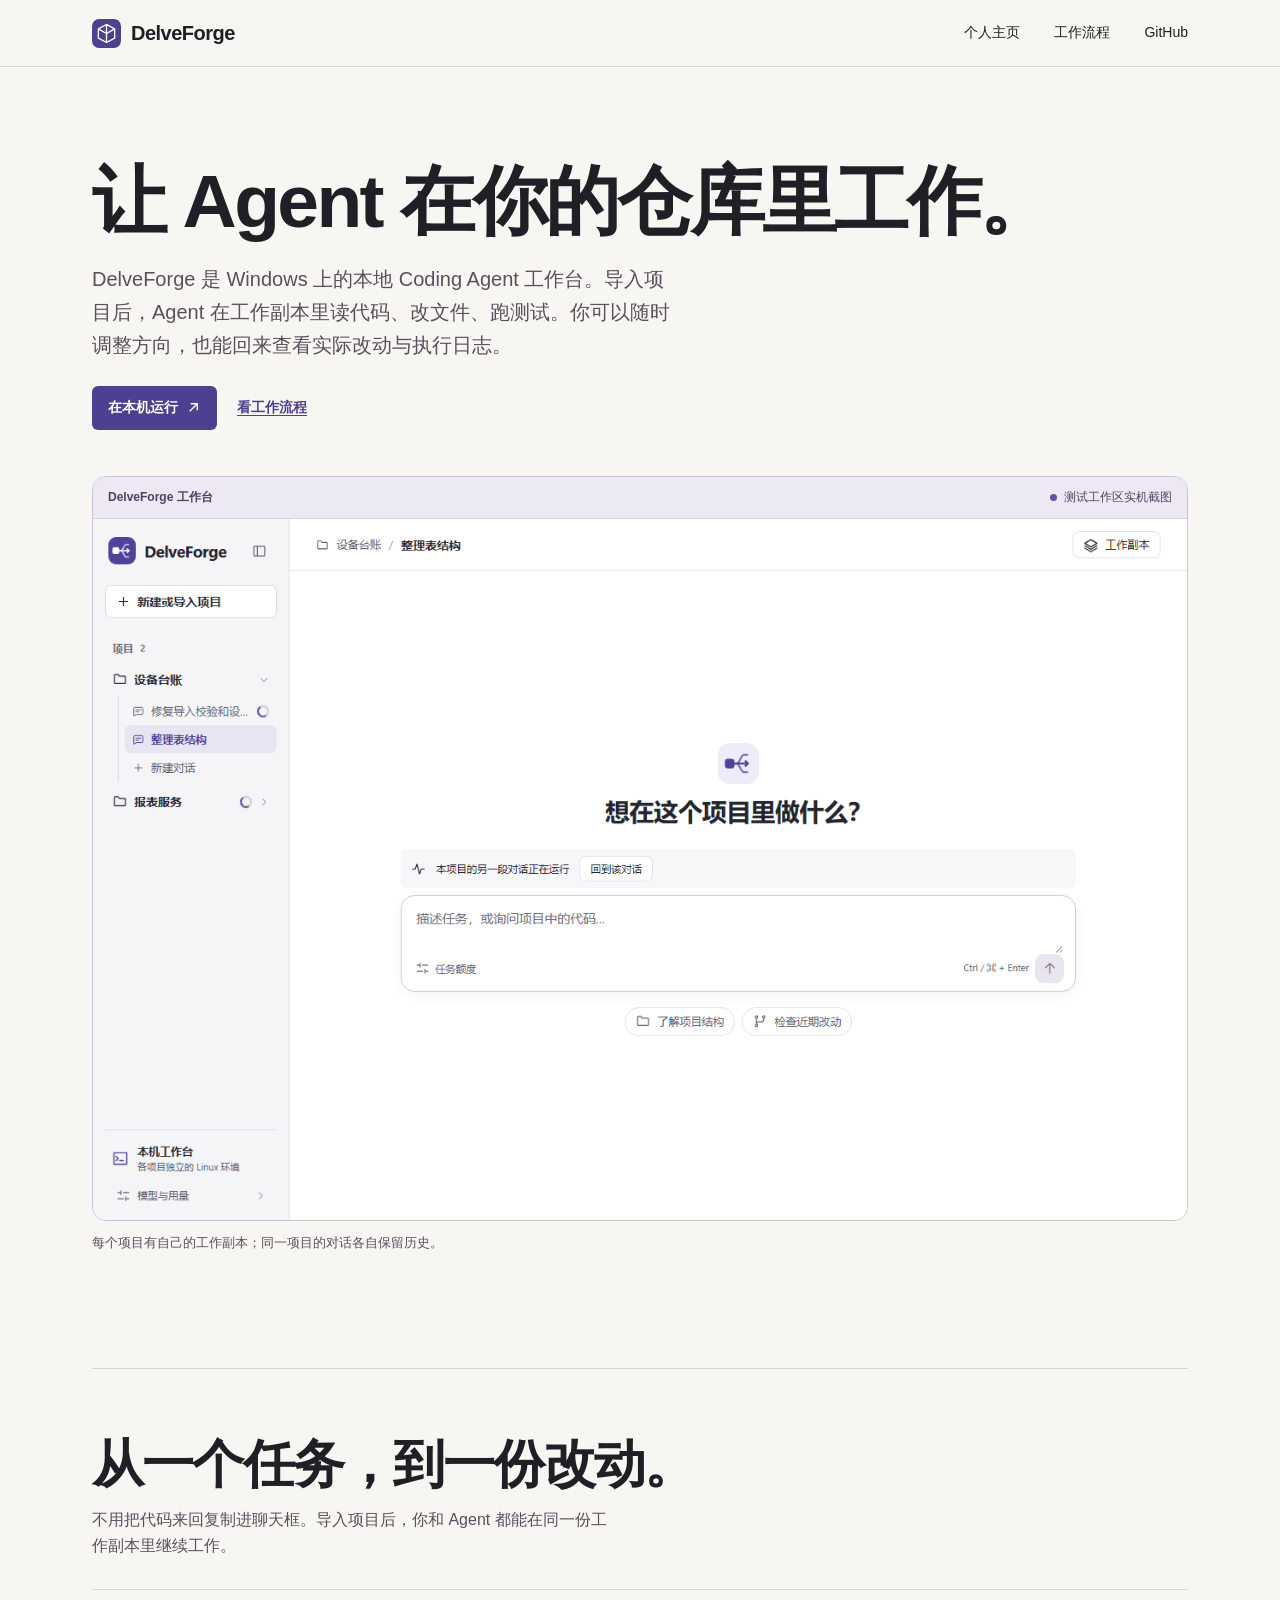
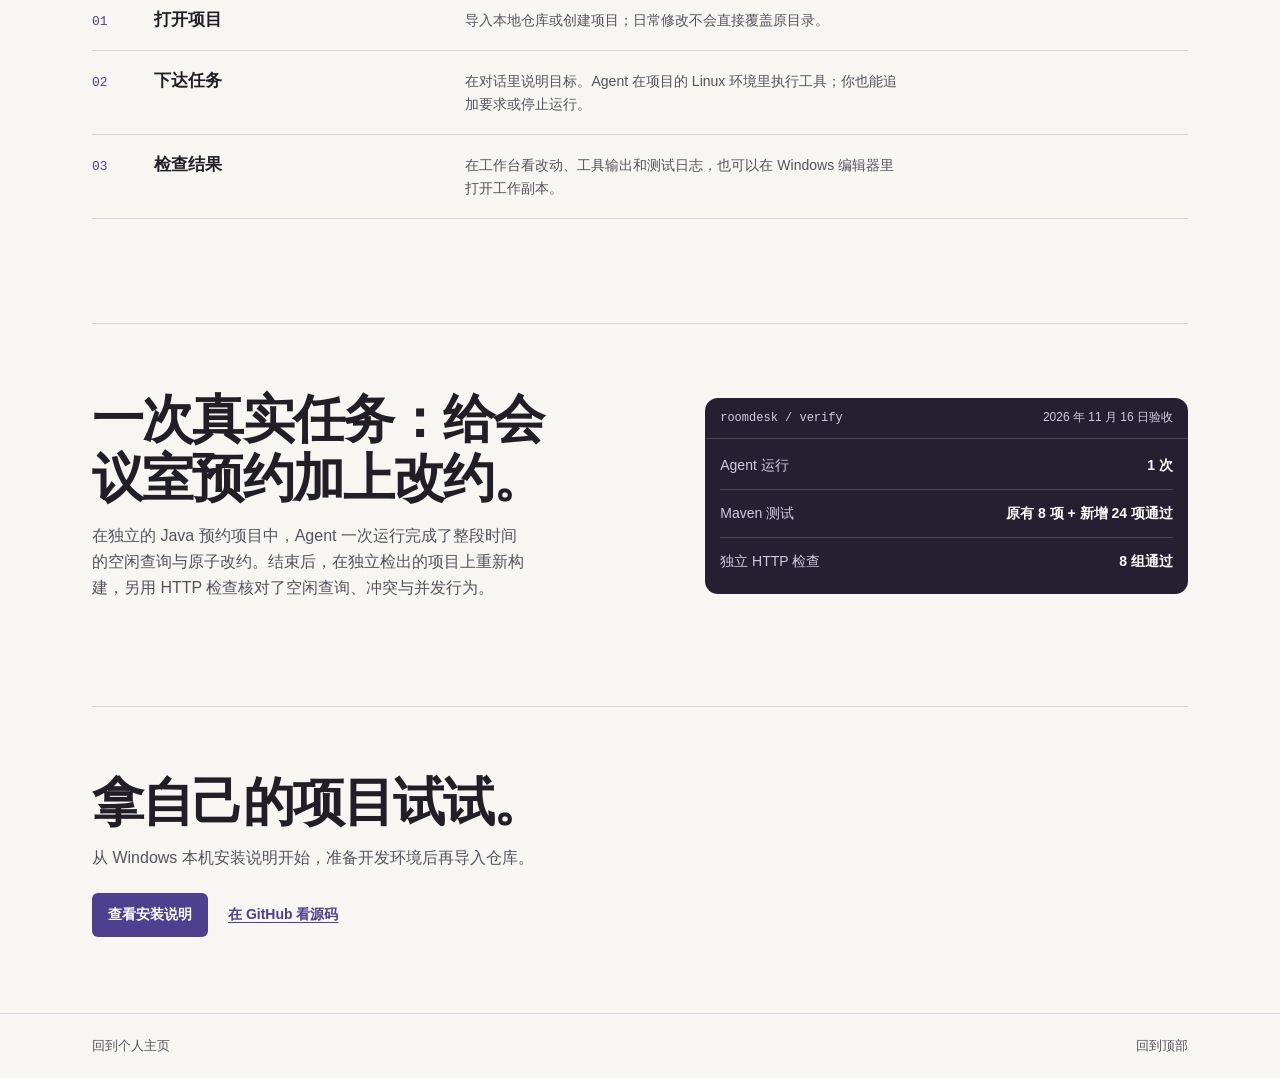
==== delveforge/index.html @ 898f202e "Make the DelveForge landing page product-first" ====
<!doctype html>
<html lang="zh-CN">
<head>
<meta charset="utf-8">
<meta name="viewport" content="width=device-width,initial-scale=1">
<meta name="description" content="DelveForge 是 Windows 上的本地 Coding Agent 工作台。在项目工作副本里读代码、改文件、跑测试，再查看日志和结果。">
<meta name="theme-color" content="#f7f6f2">
<title>DelveForge · 本地 Coding Agent 工作台</title>
<link rel="icon" href="data:image/svg+xml,%3Csvg xmlns='http://www.w3.org/2000/svg' viewBox='0 0 32 32'%3E%3Crect width='32' height='32' rx='8' fill='%234d408e'/%3E%3Cpath d='m16 6 9 5v10l-9 5-9-5V11Zm0 0v20M7 11l9 5 9-5' stroke='%23ffffff' fill='none' stroke-width='1.5'/%3E%3C/svg%3E">
<style>
:root{color-scheme:light;--paper:#f7f6f2;--ink:#211e26;--muted:#57515e;--purple:#4d408e;--line:#d9d5de;--soft:#eeeaf6;--console:#242032;--console-rule:#494157;--console-muted:#d4c9e1;--sans:"PingFang SC","Microsoft YaHei UI","Microsoft YaHei","Noto Sans CJK SC",sans-serif;--mono:"Cascadia Code",Consolas,monospace}
*{box-sizing:border-box}
body{background:var(--paper);color:var(--ink);margin:0;font:16px/1.65 var(--sans)}
::selection{background:#dcd1f2;color:var(--ink)}
a{color:inherit;text-underline-offset:.22em}a:hover{text-decoration-thickness:2px}a:focus-visible{outline:2px solid #6753a5;outline-offset:4px;border-radius:3px}
button,input,select{font:inherit}
h1,h2,h3,p,figure,dl,dd{margin:0}
h1,h2{letter-spacing:-.035em;line-height:1.13;font-weight:730;text-wrap:balance}
svg{display:block}
img{display:block;max-width:100%;height:auto}
.wrap{width:min(100% - 96px,1096px);margin-inline:auto}
[id]{scroll-margin-top:20px}
.skip{position:absolute;inset:12px auto auto 12px;transform:translateY(-200%);z-index:2;padding:10px 14px;background:#fff}
.skip:focus{transform:none}
.navbar{border-bottom:1px solid var(--line)}
.nav{min-height:66px;display:flex;justify-content:space-between;align-items:center;gap:18px}
.wordmark{display:inline-flex;align-items:center;gap:10px;text-decoration:none;font-weight:760;letter-spacing:-.025em;font-size:20px}
.wordmark svg{width:29px;height:29px;flex:none}
.nav-links{display:flex;align-items:center;gap:clamp(14px,2.8vw,34px);font-size:14px}
.nav-links a,.foot a{display:inline-flex;min-height:44px;align-items:center}
.nav-links a:not(:hover),.foot a:not(:hover){text-decoration:none}
.hero{padding-block:clamp(44px,7.2vw,102px) 0}
h1{font-size:clamp(37px,5.9vw,75px);max-width:15em}
.hero-copy{max-width:53ch;color:var(--muted);font-size:clamp(16px,1.65vw,20px);margin-top:19px}
.hero-actions{display:flex;align-items:center;gap:10px 20px;flex-wrap:wrap;margin-top:24px}
.primary,.quiet-action{min-height:44px;display:inline-flex;align-items:center;gap:8px;font-size:14px;font-weight:650}
.primary{background:var(--purple);color:white;padding:10px 16px;border-radius:6px;text-decoration:none}
.primary:hover{background:#392b72}
.quiet-action{color:var(--purple)}
.icon{width:15px;height:15px;flex:none}
.preview{margin-top:clamp(27px,3.8vw,46px)}
.window{background:#fff;border:1px solid #c9c2d5;border-radius:14px;overflow:hidden}
.window-head{color:#4d4260;background:#ede9f4;border-bottom:1px solid #d7cfe3;display:flex;justify-content:space-between;align-items:center;gap:10px;padding:8px 15px;min-height:42px;font-size:12px}
.window-head strong{font-weight:700}
.window-tag{display:inline-flex;align-items:center;gap:7px}
.window-tag::before{content:"";width:7px;height:7px;border-radius:50%;background:#6650a3}
.window img{width:100%;background:#fff}
.caption{padding-block:11px;color:var(--muted);font-size:13px}
.section{margin-top:clamp(56px,8.2vw,104px);border-top:1px solid var(--line);padding-top:clamp(34px,5.3vw,66px)}
.section h2{font-size:clamp(30px,4.5vw,52px);max-width:18em}
.section-intro{max-width:58ch;color:var(--muted);margin-top:13px}
.workflow{list-style:none;padding:0;margin:29px 0 0;border-top:1px solid var(--line)}
.workflow li{display:grid;grid-template-columns:48px minmax(130px,.7fr) 1.7fr;gap:14px;align-items:baseline;border-bottom:1px solid var(--line);padding-block:18px}
.step-no{font:13px var(--mono);color:var(--purple)}
.workflow h3{font-size:17px;font-weight:720;line-height:1.4}
.workflow p{font-size:14px;color:var(--muted);max-width:56ch}
.proof-layout{display:grid;grid-template-columns:1fr .9fr;gap:clamp(26px,6vw,86px);align-items:center}
.proof-copy p{margin-top:15px;color:var(--muted);max-width:49ch}
.case{min-width:0;background:var(--console);color:#fff;border-radius:13px;overflow:hidden}
.case-head{display:flex;gap:12px;justify-content:space-between;align-items:center;padding:10px 15px;border-bottom:1px solid var(--console-rule);color:var(--console-muted);font-size:12px}
.case-head code{font:12px var(--mono)}
.case-body{margin:0;padding:3px 15px 8px}
.case-body div{display:grid;grid-template-columns:1fr auto;gap:12px;align-items:baseline;padding-block:12px}
.case-body div+div{border-top:1px solid var(--console-rule)}
.case-body dt{font-size:14px;color:var(--console-muted)}
.case-body dd{font-size:14px;font-weight:700;text-align:right}
.next{padding-bottom:clamp(42px,6vw,76px)}
.next-actions{display:flex;gap:10px 20px;flex-wrap:wrap;margin-top:22px}
footer{border-top:1px solid var(--line)}
.foot{min-height:64px;display:flex;justify-content:space-between;gap:12px;align-items:center;color:var(--muted);font-size:13px}
@media(max-width:720px){
.wrap{width:calc(100% - 44px)}
.nav{min-height:58px;gap:10px}.wordmark{font-size:18px;gap:7px}.wordmark svg{width:25px;height:25px}
.nav-links{gap:14px;font-size:13px}.nav-workflow{display:none!important}
.hero{padding-top:41px}.hero-copy{margin-top:16px}.hero-actions{margin-top:19px}
.workflow li{grid-template-columns:28px 1fr;column-gap:11px;row-gap:4px}.workflow li p{grid-column:2}
.proof-layout{grid-template-columns:1fr}
}
@media(max-width:360px){.wrap{width:calc(100% - 34px)}.nav-links{gap:10px}.hero-actions,.next-actions{gap:8px 15px}.window-head{padding-inline:10px}.window-head span:last-child{font-size:11px}.case-head{gap:7px}}
</style>
</head>
<body>
<a class="skip" href="#main">跳到主要内容</a>
<header class="navbar">
<nav class="wrap nav" aria-label="产品导航">
<a class="wordmark" href="#main">
<svg width="29" height="29" viewBox="0 0 32 32" aria-hidden="true"><rect width="32" height="32" rx="8" fill="#4d408e"/><path fill="none" stroke="#fff" stroke-width="1.5" d="m16 6 9 5v10l-9 5-9-5V11Zm0 0v20M7 11l9 5 9-5"/></svg>
DelveForge
</a>
<div class="nav-links"><a href="../index.html">个人主页</a><a class="nav-workflow" href="#workflow">工作流程</a><a href="https://github.com/ayywl288/DelveForge" target="_blank" rel="noopener noreferrer">GitHub</a></div>
</nav>
</header>
<main id="main">
<section class="wrap hero" aria-labelledby="title">
<h1 id="title">让 Agent 在你的仓库里工作。</h1>
<p class="hero-copy">DelveForge 是 Windows 上的本地 Coding Agent 工作台。导入项目后，Agent 在工作副本里读代码、改文件、跑测试。你可以随时调整方向，也能回来查看实际改动与执行日志。</p>
<div class="hero-actions">
<a class="primary" href="https://github.com/ayywl288/DelveForge/blob/main/docs/LOCAL_SETUP.md" target="_blank" rel="noopener noreferrer">在本机运行<svg class="icon" viewBox="0 0 16 16" fill="none" stroke="currentColor" stroke-width="1.5" aria-hidden="true"><path d="M4 12 12 4M5 4h7v7"/></svg></a>
<a class="quiet-action" href="#workflow">看工作流程</a></div>
<figure id="workbench" class="preview">
<div class="window">
<div class="window-head"><strong>DelveForge 工作台</strong><span class="window-tag">测试工作区实机截图</span></div>
<img src="workbench.png" width="1280" height="820" alt="DelveForge 工作台：左边是项目、会话与运行状态，右边是提交任务的对话输入区。">
</div>
<figcaption class="caption">每个项目有自己的工作副本；同一项目的对话各自保留历史。</figcaption>
</figure>
</section>
<section id="workflow" class="wrap section" aria-labelledby="workflow-title">
<h2 id="workflow-title">从一个任务，到一份改动。</h2>
<p class="section-intro">不用把代码来回复制进聊天框。导入项目后，你和 Agent 都能在同一份工作副本里继续工作。</p>
<ol class="workflow">
<li><span class="step-no" aria-hidden="true">01</span><h3>打开项目</h3><p>导入本地仓库或创建项目；日常修改不会直接覆盖原目录。</p></li>
<li><span class="step-no" aria-hidden="true">02</span><h3>下达任务</h3><p>在对话里说明目标。Agent 在项目的 Linux 环境里执行工具；你也能追加要求或停止运行。</p></li>
<li><span class="step-no" aria-hidden="true">03</span><h3>检查结果</h3><p>在工作台看改动、工具输出和测试日志，也可以在 Windows 编辑器里打开工作副本。</p></li>
</ol>
</section>
<section class="wrap section proof-layout" aria-labelledby="proof-title">
<div class="proof-copy">
<h2 id="proof-title">一次真实任务：给会议室预约加上改约。</h2>
<p>在独立的 Java 预约项目中，Agent 一次运行完成了整段时间的空闲查询与原子改约。结束后，在独立检出的项目上重新构建，另用 HTTP 检查核对了空闲查询、冲突与并发行为。</p>
</div>
<div class="case">
<div class="case-head"><code>roomdesk / verify</code><span>2026 年 11 月 16 日验收</span></div>
<dl class="case-body"><div><dt>Agent 运行</dt><dd>1 次</dd></div><div><dt>Maven 测试</dt><dd>原有 8 项 + 新增 24 项通过</dd></div><div><dt>独立 HTTP 检查</dt><dd>8 组通过</dd></div></dl>
</div>
</section>
<section class="wrap section next" aria-labelledby="next-title">
<h2 id="next-title">拿自己的项目试试。</h2>
<p class="section-intro">从 Windows 本机安装说明开始，准备开发环境后再导入仓库。</p>
<div class="next-actions"><a class="primary" href="https://github.com/ayywl288/DelveForge/blob/main/docs/LOCAL_SETUP.md" target="_blank" rel="noopener noreferrer">查看安装说明</a><a class="quiet-action" href="https://github.com/ayywl288/DelveForge" target="_blank" rel="noopener noreferrer">在 GitHub 看源码</a></div>
</section>
</main>
<footer><div class="wrap foot"><a href="../index.html">回到个人主页</a><a href="#main">回到顶部</a></div></footer>
</body>
</html>
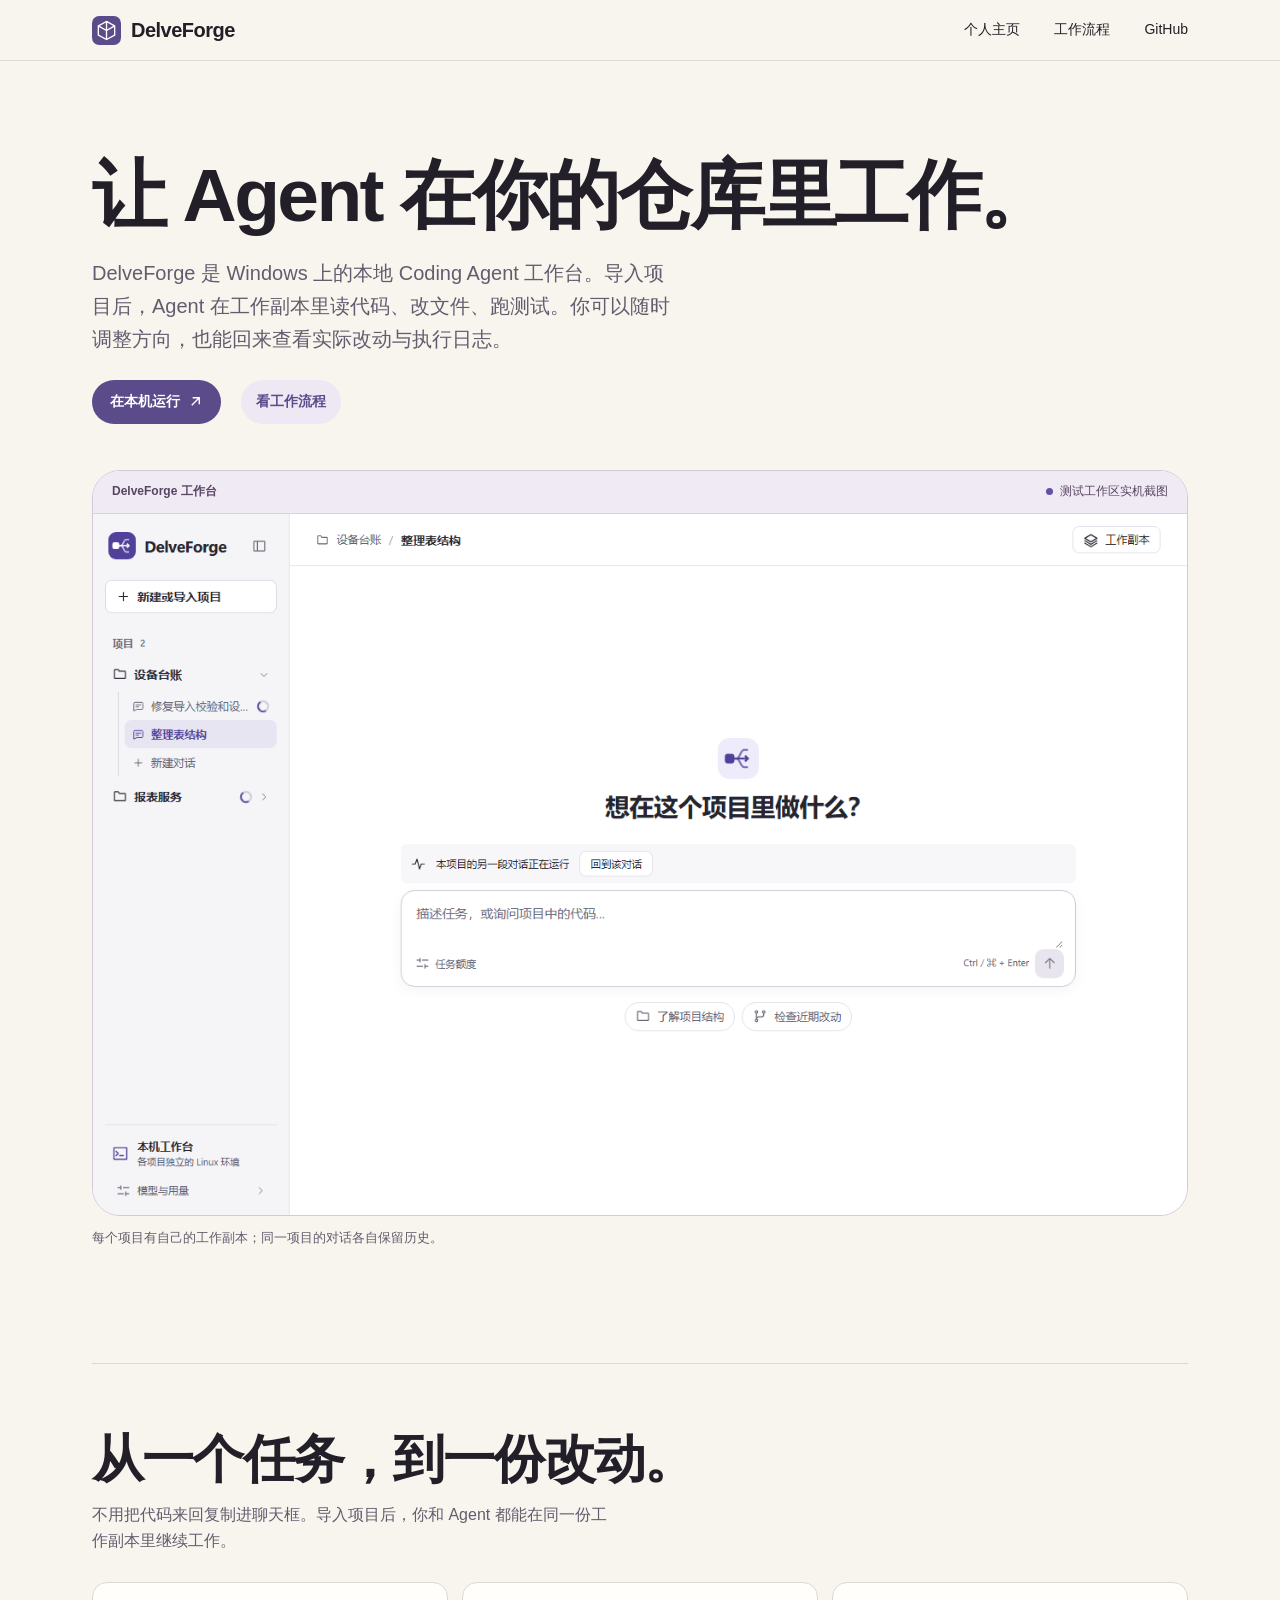
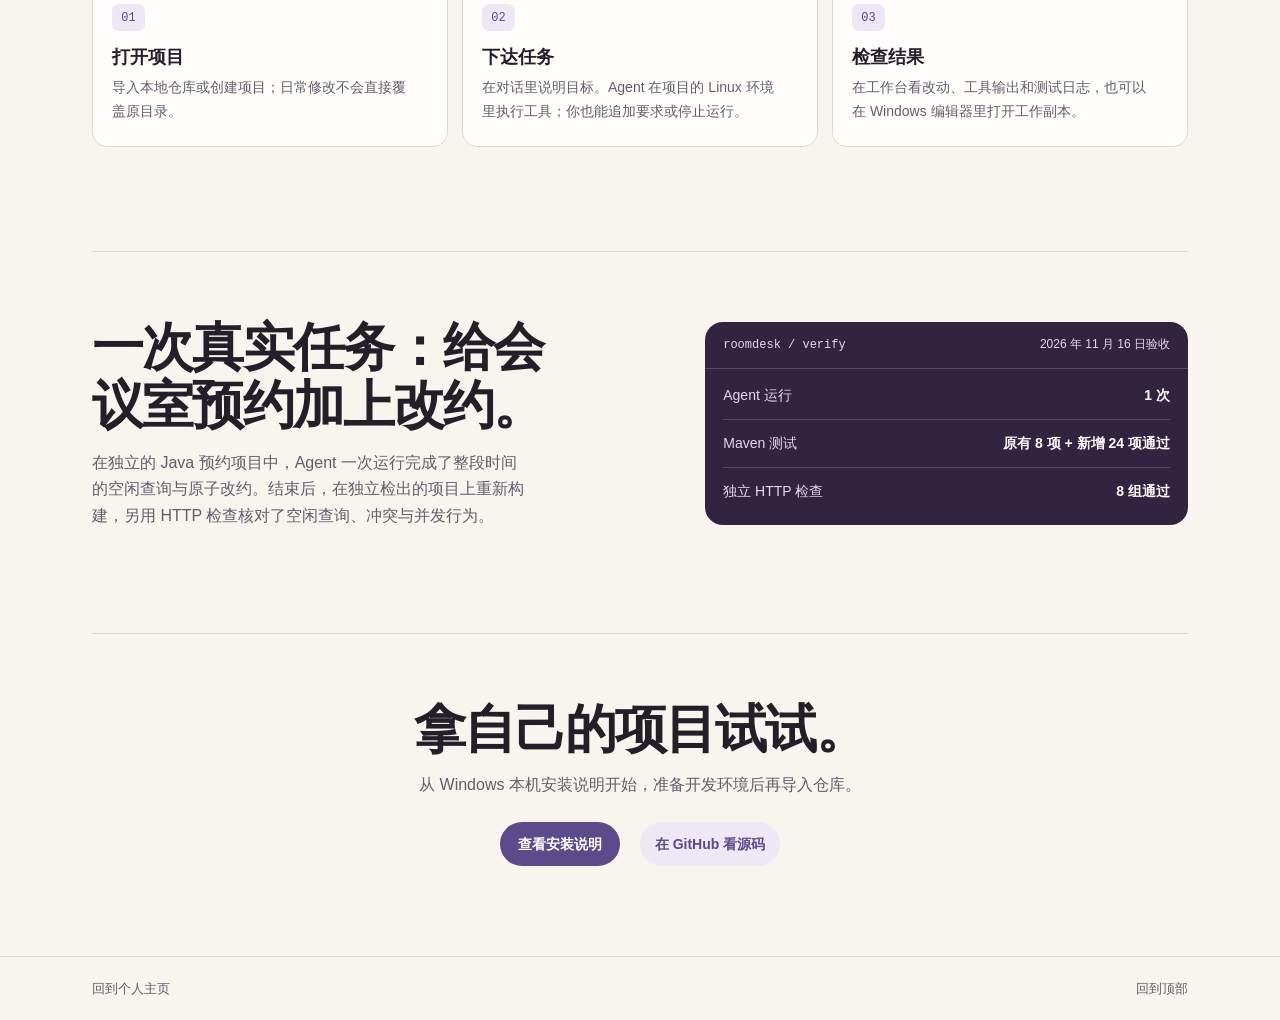
==== commit ad143f5a: "Refine the DelveForge page with warm paper and plum" ====
--- a/delveforge/index.html
+++ b/delveforge/index.html
@@ -4,11 +4,11 @@
 <meta charset="utf-8">
 <meta name="viewport" content="width=device-width,initial-scale=1">
 <meta name="description" content="DelveForge 是 Windows 上的本地 Coding Agent 工作台。在项目工作副本里读代码、改文件、跑测试，再查看日志和结果。">
-<meta name="theme-color" content="#f7f6f2">
+<meta name="theme-color" content="#f8f5ee">
 <title>DelveForge · 本地 Coding Agent 工作台</title>
-<link rel="icon" href="data:image/svg+xml,%3Csvg xmlns='http://www.w3.org/2000/svg' viewBox='0 0 32 32'%3E%3Crect width='32' height='32' rx='8' fill='%234d408e'/%3E%3Cpath d='m16 6 9 5v10l-9 5-9-5V11Zm0 0v20M7 11l9 5 9-5' stroke='%23ffffff' fill='none' stroke-width='1.5'/%3E%3C/svg%3E">
+<link rel="icon" href="data:image/svg+xml,%3Csvg xmlns='http://www.w3.org/2000/svg' viewBox='0 0 32 32'%3E%3Crect width='32' height='32' rx='8' fill='%235b4b8a'/%3E%3Cpath d='m16 6 9 5v10l-9 5-9-5V11Zm0 0v20M7 11l9 5 9-5' stroke='%23ffffff' fill='none' stroke-width='1.5'/%3E%3C/svg%3E">
 <style>
-:root{color-scheme:light;--paper:#f7f6f2;--ink:#211e26;--muted:#57515e;--purple:#4d408e;--line:#d9d5de;--soft:#eeeaf6;--console:#242032;--console-rule:#494157;--console-muted:#d4c9e1;--sans:"PingFang SC","Microsoft YaHei UI","Microsoft YaHei","Noto Sans CJK SC",sans-serif;--mono:"Cascadia Code",Consolas,monospace}
+:root{color-scheme:light;--paper:#f8f5ee;--ink:#231f28;--muted:#645c6e;--purple:#5b4b8a;--line:#ded7d4;--soft:#eee8f6;--panel:#fffefb;--console:#302440;--console-rule:#5a4769;--console-muted:#e4d7ef;--sans:"PingFang SC","Microsoft YaHei UI","Microsoft YaHei","Noto Sans CJK SC",sans-serif;--mono:"Cascadia Code",Consolas,monospace}
 *{box-sizing:border-box}
 body{background:var(--paper);color:var(--ink);margin:0;font:16px/1.65 var(--sans)}
 ::selection{background:#dcd1f2;color:var(--ink)}
@@ -19,11 +19,13 @@
 svg{display:block}
 img{display:block;max-width:100%;height:auto}
 .wrap{width:min(100% - 96px,1096px);margin-inline:auto}
-[id]{scroll-margin-top:20px}
+[id]{scroll-margin-top:85px}
 .skip{position:absolute;inset:12px auto auto 12px;transform:translateY(-200%);z-index:2;padding:10px 14px;background:#fff}
 .skip:focus{transform:none}
-.navbar{border-bottom:1px solid var(--line)}
-.nav{min-height:66px;display:flex;justify-content:space-between;align-items:center;gap:18px}
+.navbar{position:sticky;top:0;z-index:1;border-bottom:1px solid var(--line);background:var(--paper)}
+@supports(backdrop-filter:blur(12px)){.navbar{background:#f8f5eef0;backdrop-filter:blur(12px)}}
+@media(prefers-reduced-transparency:reduce){.navbar{background:var(--paper);backdrop-filter:none}}
+.nav{min-height:60px;display:flex;justify-content:space-between;align-items:center;gap:18px}
 .wordmark{display:inline-flex;align-items:center;gap:10px;text-decoration:none;font-weight:760;letter-spacing:-.025em;font-size:20px}
 .wordmark svg{width:29px;height:29px;flex:none}
 .nav-links{display:flex;align-items:center;gap:clamp(14px,2.8vw,34px);font-size:14px}
@@ -34,13 +36,14 @@
 .hero-copy{max-width:53ch;color:var(--muted);font-size:clamp(16px,1.65vw,20px);margin-top:19px}
 .hero-actions{display:flex;align-items:center;gap:10px 20px;flex-wrap:wrap;margin-top:24px}
 .primary,.quiet-action{min-height:44px;display:inline-flex;align-items:center;gap:8px;font-size:14px;font-weight:650}
-.primary{background:var(--purple);color:white;padding:10px 16px;border-radius:6px;text-decoration:none}
-.primary:hover{background:#392b72}
-.quiet-action{color:var(--purple)}
+.primary{background:var(--purple);color:white;padding:10px 18px;border-radius:999px;text-decoration:none}
+.primary:hover{background:#483771}
+.quiet-action{color:var(--purple);background:#eee8f5;border-radius:999px;padding:10px 15px;text-decoration:none}
+.quiet-action:hover{background:#e6ddee}
 .icon{width:15px;height:15px;flex:none}
 .preview{margin-top:clamp(27px,3.8vw,46px)}
-.window{background:#fff;border:1px solid #c9c2d5;border-radius:14px;overflow:hidden}
-.window-head{color:#4d4260;background:#ede9f4;border-bottom:1px solid #d7cfe3;display:flex;justify-content:space-between;align-items:center;gap:10px;padding:8px 15px;min-height:42px;font-size:12px}
+.window{background:var(--panel);border:1px solid #d4c8da;border-radius:28px;overflow:hidden}
+.window-head{color:#574561;background:#f0eaf5;border-bottom:1px solid #dcd0e2;display:flex;justify-content:space-between;align-items:center;gap:10px;padding:9px 19px;min-height:43px;font-size:12px}
 .window-head strong{font-weight:700}
 .window-tag{display:inline-flex;align-items:center;gap:7px}
 .window-tag::before{content:"";width:7px;height:7px;border-radius:50%;background:#6650a3}
@@ -49,23 +52,24 @@
 .section{margin-top:clamp(56px,8.2vw,104px);border-top:1px solid var(--line);padding-top:clamp(34px,5.3vw,66px)}
 .section h2{font-size:clamp(30px,4.5vw,52px);max-width:18em}
 .section-intro{max-width:58ch;color:var(--muted);margin-top:13px}
-.workflow{list-style:none;padding:0;margin:29px 0 0;border-top:1px solid var(--line)}
-.workflow li{display:grid;grid-template-columns:48px minmax(130px,.7fr) 1.7fr;gap:14px;align-items:baseline;border-bottom:1px solid var(--line);padding-block:18px}
-.step-no{font:13px var(--mono);color:var(--purple)}
-.workflow h3{font-size:17px;font-weight:720;line-height:1.4}
-.workflow p{font-size:14px;color:var(--muted);max-width:56ch}
+.workflow{list-style:none;display:grid;grid-template-columns:repeat(3,minmax(0,1fr));gap:14px;padding:0;margin:27px 0 0}
+.workflow li{min-width:0;padding:20px 19px 23px;border:1px solid var(--line);background:var(--panel);border-radius:15px}
+.step-no{display:inline-grid;place-items:center;min-width:33px;height:27px;padding-inline:7px;border-radius:7px;background:var(--soft);font:12px var(--mono);color:var(--purple)}
+.workflow h3{margin-top:14px;font-size:18px;font-weight:720;line-height:1.4}
+.workflow p{margin-top:6px;font-size:14px;color:var(--muted);max-width:38ch}
 .proof-layout{display:grid;grid-template-columns:1fr .9fr;gap:clamp(26px,6vw,86px);align-items:center}
 .proof-copy p{margin-top:15px;color:var(--muted);max-width:49ch}
-.case{min-width:0;background:var(--console);color:#fff;border-radius:13px;overflow:hidden}
-.case-head{display:flex;gap:12px;justify-content:space-between;align-items:center;padding:10px 15px;border-bottom:1px solid var(--console-rule);color:var(--console-muted);font-size:12px}
+.case{min-width:0;background:var(--console);color:#fffdfb;border-radius:18px;overflow:hidden}
+.case-head{display:flex;gap:12px;justify-content:space-between;align-items:center;padding:13px 18px;border-bottom:1px solid var(--console-rule);color:var(--console-muted);font-size:12px}
 .case-head code{font:12px var(--mono)}
-.case-body{margin:0;padding:3px 15px 8px}
+.case-body{margin:0;padding:3px 18px 10px}
 .case-body div{display:grid;grid-template-columns:1fr auto;gap:12px;align-items:baseline;padding-block:12px}
 .case-body div+div{border-top:1px solid var(--console-rule)}
 .case-body dt{font-size:14px;color:var(--console-muted)}
 .case-body dd{font-size:14px;font-weight:700;text-align:right}
-.next{padding-bottom:clamp(42px,6vw,76px)}
-.next-actions{display:flex;gap:10px 20px;flex-wrap:wrap;margin-top:22px}
+.next{text-align:center;padding-bottom:clamp(48px,7vw,90px)}
+.next h2,.next .section-intro{margin-inline:auto}
+.next-actions{display:flex;justify-content:center;gap:10px 20px;flex-wrap:wrap;margin-top:24px}
 footer{border-top:1px solid var(--line)}
 .foot{min-height:64px;display:flex;justify-content:space-between;gap:12px;align-items:center;color:var(--muted);font-size:13px}
 @media(max-width:720px){
@@ -73,7 +77,9 @@
 .nav{min-height:58px;gap:10px}.wordmark{font-size:18px;gap:7px}.wordmark svg{width:25px;height:25px}
 .nav-links{gap:14px;font-size:13px}.nav-workflow{display:none!important}
 .hero{padding-top:41px}.hero-copy{margin-top:16px}.hero-actions{margin-top:19px}
-.workflow li{grid-template-columns:28px 1fr;column-gap:11px;row-gap:4px}.workflow li p{grid-column:2}
+.window{border-radius:20px}
+.workflow{grid-template-columns:1fr;gap:9px}
+.workflow li{display:grid;grid-template-columns:33px minmax(0,1fr);align-items:start;column-gap:12px;row-gap:4px;padding:14px 16px 16px}.workflow h3,.workflow p{margin-top:0}.workflow li p{grid-column:2}
 .proof-layout{grid-template-columns:1fr}
 }
 @media(max-width:360px){.wrap{width:calc(100% - 34px)}.nav-links{gap:10px}.hero-actions,.next-actions{gap:8px 15px}.window-head{padding-inline:10px}.window-head span:last-child{font-size:11px}.case-head{gap:7px}}
@@ -84,7 +90,7 @@
 <header class="navbar">
 <nav class="wrap nav" aria-label="产品导航">
 <a class="wordmark" href="#main">
-<svg width="29" height="29" viewBox="0 0 32 32" aria-hidden="true"><rect width="32" height="32" rx="8" fill="#4d408e"/><path fill="none" stroke="#fff" stroke-width="1.5" d="m16 6 9 5v10l-9 5-9-5V11Zm0 0v20M7 11l9 5 9-5"/></svg>
+<svg width="29" height="29" viewBox="0 0 32 32" aria-hidden="true"><rect width="32" height="32" rx="8" fill="#5b4b8a"/><path fill="none" stroke="#fff" stroke-width="1.5" d="m16 6 9 5v10l-9 5-9-5V11Zm0 0v20M7 11l9 5 9-5"/></svg>
 DelveForge
 </a>
 <div class="nav-links"><a href="../index.html">个人主页</a><a class="nav-workflow" href="#workflow">工作流程</a><a href="https://github.com/ayywl288/DelveForge" target="_blank" rel="noopener noreferrer">GitHub</a></div>
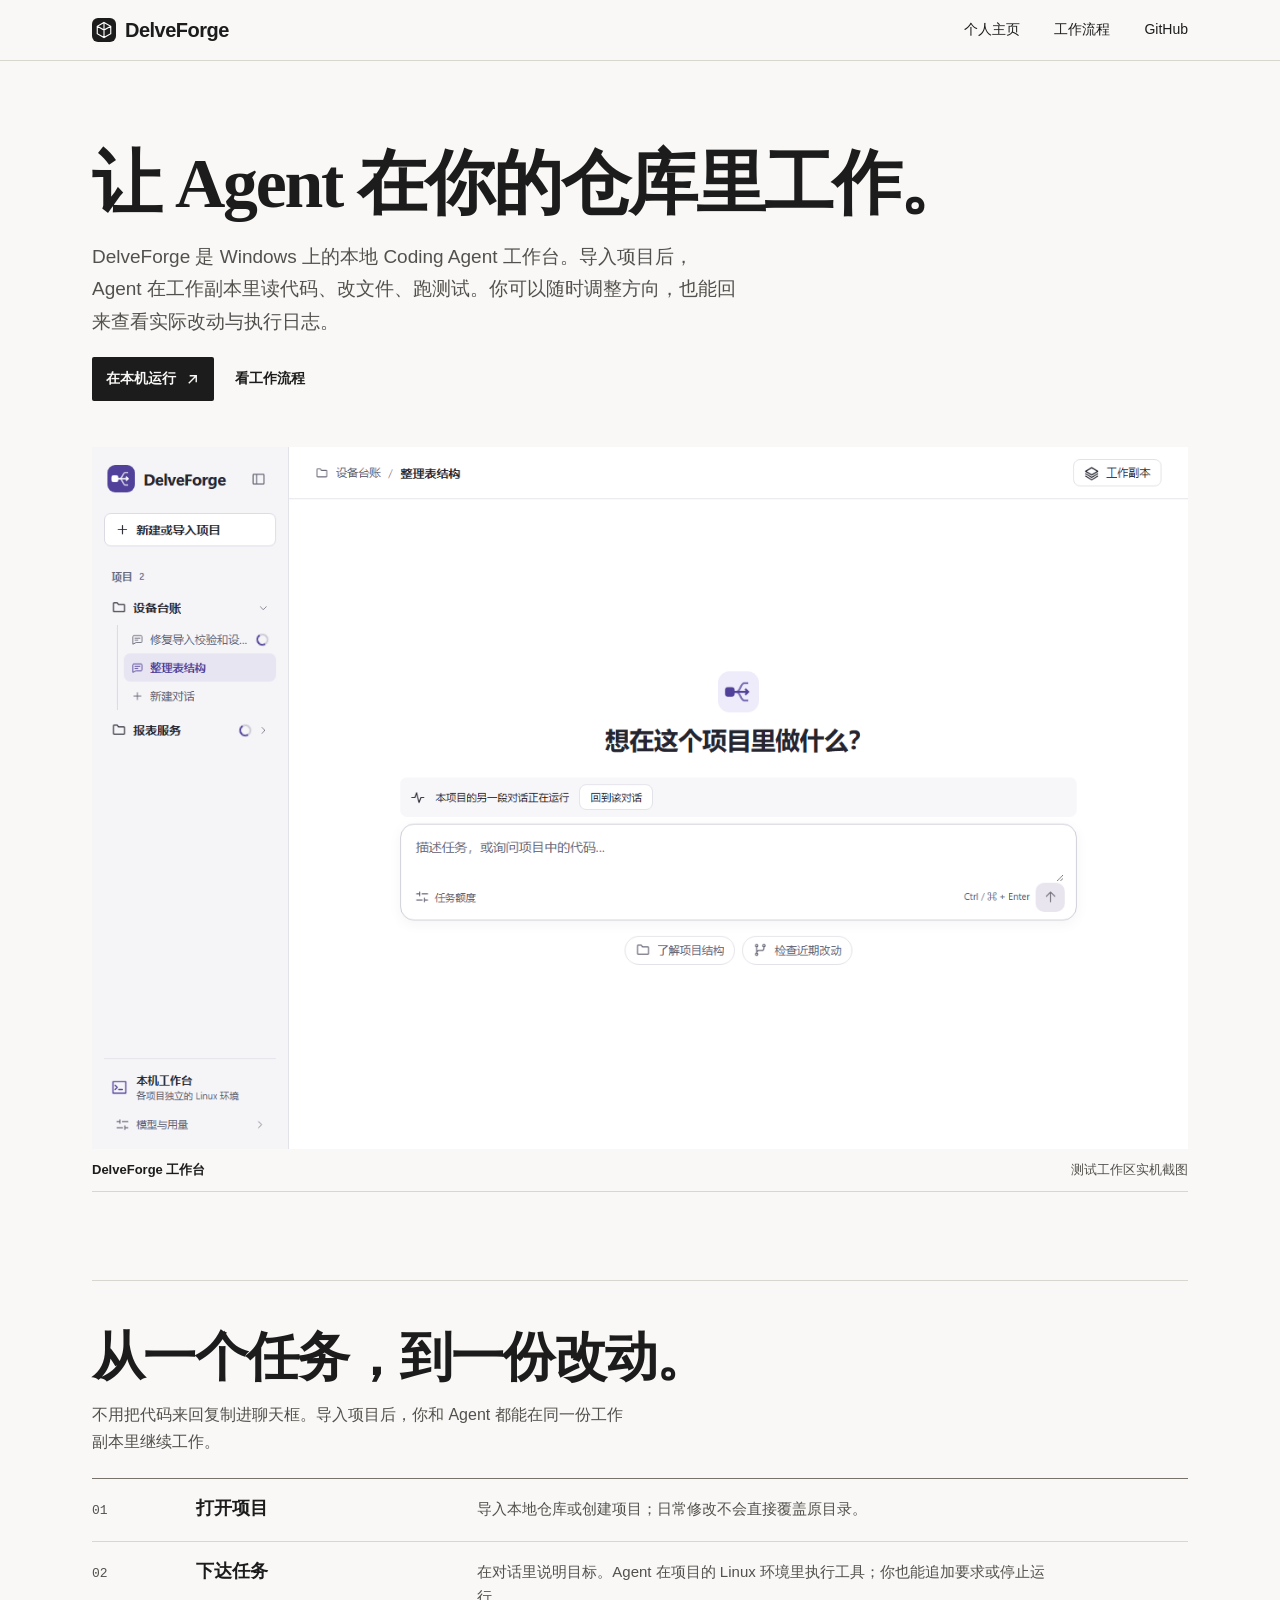
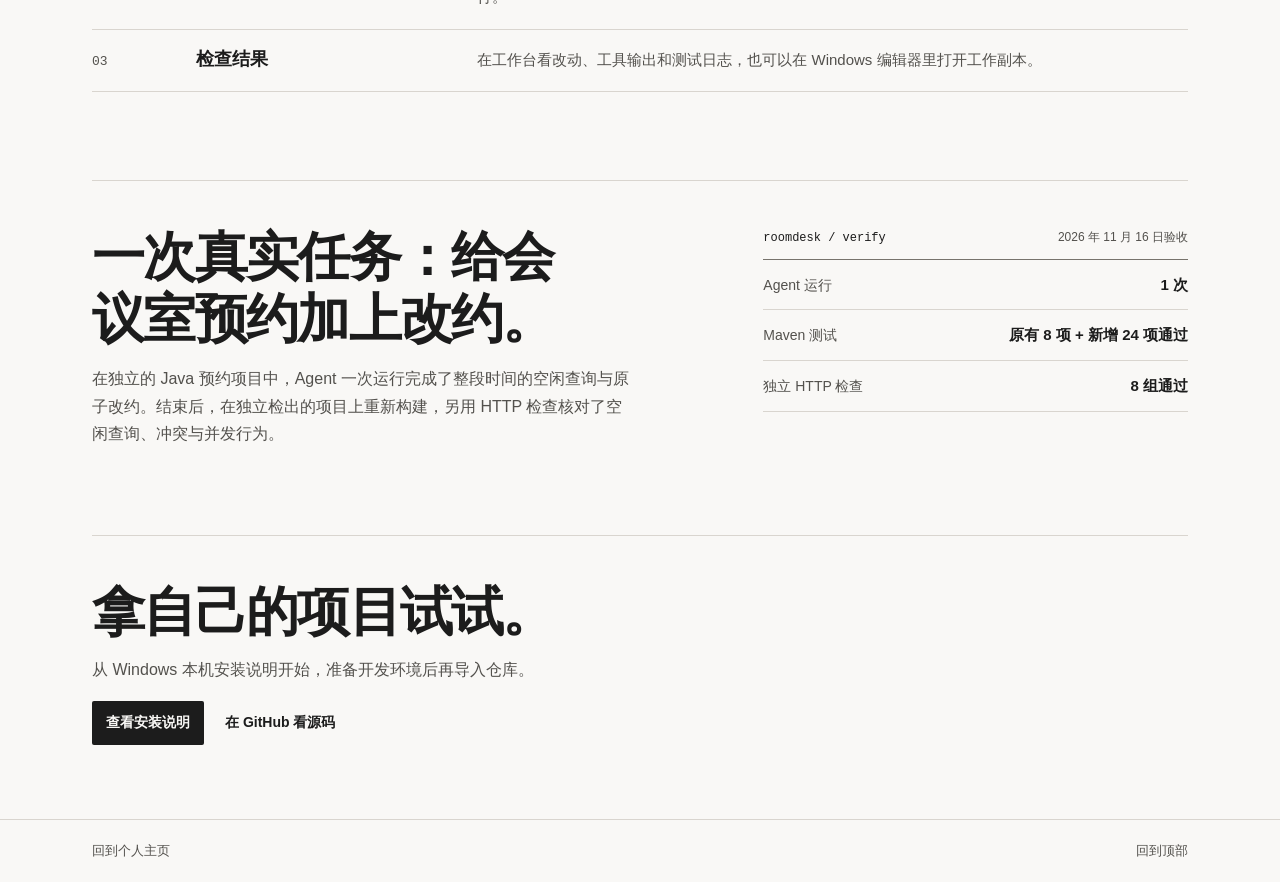
==== commit 51ec64e1: "Unify the DelveForge page with the editorial system" ====
--- a/delveforge/index.html
+++ b/delveforge/index.html
@@ -4,85 +4,80 @@
 <meta charset="utf-8">
 <meta name="viewport" content="width=device-width,initial-scale=1">
 <meta name="description" content="DelveForge 是 Windows 上的本地 Coding Agent 工作台。在项目工作副本里读代码、改文件、跑测试，再查看日志和结果。">
-<meta name="theme-color" content="#f8f5ee">
+<meta name="theme-color" content="#f9f8f6">
 <title>DelveForge · 本地 Coding Agent 工作台</title>
-<link rel="icon" href="data:image/svg+xml,%3Csvg xmlns='http://www.w3.org/2000/svg' viewBox='0 0 32 32'%3E%3Crect width='32' height='32' rx='8' fill='%235b4b8a'/%3E%3Cpath d='m16 6 9 5v10l-9 5-9-5V11Zm0 0v20M7 11l9 5 9-5' stroke='%23ffffff' fill='none' stroke-width='1.5'/%3E%3C/svg%3E">
+<link rel="icon" href="data:image/svg+xml,%3Csvg xmlns='http://www.w3.org/2000/svg' viewBox='0 0 32 32'%3E%3Crect width='32' height='32' rx='8' fill='%231c1c1c'/%3E%3Cpath d='m16 6 9 5v10l-9 5-9-5V11Zm0 0v20M7 11l9 5 9-5' stroke='%23ffffff' fill='none' stroke-width='1.5'/%3E%3C/svg%3E">
 <style>
-:root{color-scheme:light;--paper:#f8f5ee;--ink:#231f28;--muted:#645c6e;--purple:#5b4b8a;--line:#ded7d4;--soft:#eee8f6;--panel:#fffefb;--console:#302440;--console-rule:#5a4769;--console-muted:#e4d7ef;--sans:"PingFang SC","Microsoft YaHei UI","Microsoft YaHei","Noto Sans CJK SC",sans-serif;--mono:"Cascadia Code",Consolas,monospace}
+:root{color-scheme:light;--paper:#f9f8f6;--ink:#1c1c1c;--muted:#53514d;--line:#d9d5cf;--strong-line:#77736c;--sans:"PingFang SC","Microsoft YaHei UI","Microsoft YaHei","Noto Sans CJK SC",sans-serif;--serif:"Noto Serif SC","Songti SC",SimSun,Georgia,serif;--mono:"Cascadia Code",Consolas,monospace}
 *{box-sizing:border-box}
-body{background:var(--paper);color:var(--ink);margin:0;font:16px/1.65 var(--sans)}
-::selection{background:#dcd1f2;color:var(--ink)}
-a{color:inherit;text-underline-offset:.22em}a:hover{text-decoration-thickness:2px}a:focus-visible{outline:2px solid #6753a5;outline-offset:4px;border-radius:3px}
-button,input,select{font:inherit}
+body{background:var(--paper);color:var(--ink);margin:0;font:16px/1.7 var(--sans)}
+::selection{background:#dedbd4;color:var(--ink)}
+a{color:inherit;text-decoration:none}
+a:focus-visible{outline:2px solid var(--ink);outline-offset:4px}
+@media(hover:hover) and (pointer:fine){
+a{transition:color 150ms ease,background-color 150ms ease}
+a:not(.primary):hover{color:#746a5b}
+a .icon{transition:transform 160ms ease}
+a:hover .icon{transform:translate(2px,-2px)}
+}
+@media(prefers-reduced-motion:reduce){a,a .icon{transition:none!important}a:hover .icon{transform:none!important}}
 h1,h2,h3,p,figure,dl,dd{margin:0}
-h1,h2{letter-spacing:-.035em;line-height:1.13;font-weight:730;text-wrap:balance}
-svg{display:block}
-img{display:block;max-width:100%;height:auto}
+h1,h2{font-family:var(--serif);letter-spacing:-.032em;line-height:1.16;font-weight:700;text-wrap:balance}
+svg,img{display:block}img{max-width:100%;height:auto}
 .wrap{width:min(100% - 96px,1096px);margin-inline:auto}
-[id]{scroll-margin-top:85px}
-.skip{position:absolute;inset:12px auto auto 12px;transform:translateY(-200%);z-index:2;padding:10px 14px;background:#fff}
+[id]{scroll-margin-top:22px}
+.skip{position:absolute;inset:12px auto auto 12px;transform:translateY(-200%);z-index:2;padding:10px 14px;background:var(--paper);border:1px solid var(--ink)}
 .skip:focus{transform:none}
-.navbar{position:sticky;top:0;z-index:1;border-bottom:1px solid var(--line);background:var(--paper)}
-@supports(backdrop-filter:blur(12px)){.navbar{background:#f8f5eef0;backdrop-filter:blur(12px)}}
-@media(prefers-reduced-transparency:reduce){.navbar{background:var(--paper);backdrop-filter:none}}
+.navbar{border-bottom:1px solid var(--line)}
 .nav{min-height:60px;display:flex;justify-content:space-between;align-items:center;gap:18px}
-.wordmark{display:inline-flex;align-items:center;gap:10px;text-decoration:none;font-weight:760;letter-spacing:-.025em;font-size:20px}
-.wordmark svg{width:29px;height:29px;flex:none}
+.wordmark{display:inline-flex;align-items:center;gap:9px;text-decoration:none;font-weight:750;letter-spacing:-.025em;font-size:20px;min-height:44px}
+.wordmark svg{width:24px;height:24px;flex:none}
 .nav-links{display:flex;align-items:center;gap:clamp(14px,2.8vw,34px);font-size:14px}
 .nav-links a,.foot a{display:inline-flex;min-height:44px;align-items:center}
-.nav-links a:not(:hover),.foot a:not(:hover){text-decoration:none}
-.hero{padding-block:clamp(44px,7.2vw,102px) 0}
-h1{font-size:clamp(37px,5.9vw,75px);max-width:15em}
-.hero-copy{max-width:53ch;color:var(--muted);font-size:clamp(16px,1.65vw,20px);margin-top:19px}
-.hero-actions{display:flex;align-items:center;gap:10px 20px;flex-wrap:wrap;margin-top:24px}
-.primary,.quiet-action{min-height:44px;display:inline-flex;align-items:center;gap:8px;font-size:14px;font-weight:650}
-.primary{background:var(--purple);color:white;padding:10px 18px;border-radius:999px;text-decoration:none}
-.primary:hover{background:#483771}
-.quiet-action{color:var(--purple);background:#eee8f5;border-radius:999px;padding:10px 15px;text-decoration:none}
-.quiet-action:hover{background:#e6ddee}
+
+.hero{padding-top:clamp(42px,6.5vw,86px)}
+h1{font-size:clamp(38px,5.45vw,72px);max-width:16em}
+.hero-copy,.section-intro{max-width:34em;color:var(--muted)}
+.hero-copy{font-size:clamp(16px,1.5vw,19px);margin-top:16px}
+.hero-actions{display:flex;align-items:center;gap:8px 21px;flex-wrap:wrap;margin-top:19px}
+.primary,.quiet-action{min-height:44px;display:inline-flex;align-items:center;gap:9px;font-size:14px;font-weight:650}
+.primary{background:var(--ink);color:var(--paper);padding:8px 14px;border-radius:2px;text-decoration:none}
+@media(hover:hover) and (pointer:fine){.primary:hover{background:#383631}}
+.quiet-action{color:var(--ink)}
 .icon{width:15px;height:15px;flex:none}
-.preview{margin-top:clamp(27px,3.8vw,46px)}
-.window{background:var(--panel);border:1px solid #d4c8da;border-radius:28px;overflow:hidden}
-.window-head{color:#574561;background:#f0eaf5;border-bottom:1px solid #dcd0e2;display:flex;justify-content:space-between;align-items:center;gap:10px;padding:9px 19px;min-height:43px;font-size:12px}
-.window-head strong{font-weight:700}
-.window-tag{display:inline-flex;align-items:center;gap:7px}
-.window-tag::before{content:"";width:7px;height:7px;border-radius:50%;background:#6650a3}
-.window img{width:100%;background:#fff}
-.caption{padding-block:11px;color:var(--muted);font-size:13px}
-.section{margin-top:clamp(56px,8.2vw,104px);border-top:1px solid var(--line);padding-top:clamp(34px,5.3vw,66px)}
-.section h2{font-size:clamp(30px,4.5vw,52px);max-width:18em}
-.section-intro{max-width:58ch;color:var(--muted);margin-top:13px}
-.workflow{list-style:none;display:grid;grid-template-columns:repeat(3,minmax(0,1fr));gap:14px;padding:0;margin:27px 0 0}
-.workflow li{min-width:0;padding:20px 19px 23px;border:1px solid var(--line);background:var(--panel);border-radius:15px}
-.step-no{display:inline-grid;place-items:center;min-width:33px;height:27px;padding-inline:7px;border-radius:7px;background:var(--soft);font:12px var(--mono);color:var(--purple)}
-.workflow h3{margin-top:14px;font-size:18px;font-weight:720;line-height:1.4}
-.workflow p{margin-top:6px;font-size:14px;color:var(--muted);max-width:38ch}
-.proof-layout{display:grid;grid-template-columns:1fr .9fr;gap:clamp(26px,6vw,86px);align-items:center}
-.proof-copy p{margin-top:15px;color:var(--muted);max-width:49ch}
-.case{min-width:0;background:var(--console);color:#fffdfb;border-radius:18px;overflow:hidden}
-.case-head{display:flex;gap:12px;justify-content:space-between;align-items:center;padding:13px 18px;border-bottom:1px solid var(--console-rule);color:var(--console-muted);font-size:12px}
-.case-head code{font:12px var(--mono)}
-.case-body{margin:0;padding:3px 18px 10px}
-.case-body div{display:grid;grid-template-columns:1fr auto;gap:12px;align-items:baseline;padding-block:12px}
-.case-body div+div{border-top:1px solid var(--console-rule)}
-.case-body dt{font-size:14px;color:var(--console-muted)}
-.case-body dd{font-size:14px;font-weight:700;text-align:right}
-.next{text-align:center;padding-bottom:clamp(48px,7vw,90px)}
-.next h2,.next .section-intro{margin-inline:auto}
-.next-actions{display:flex;justify-content:center;gap:10px 20px;flex-wrap:wrap;margin-top:24px}
+.preview{margin-top:clamp(29px,4vw,46px)}
+.preview img{width:100%;background:#fff}
+.caption{display:flex;justify-content:space-between;align-items:baseline;gap:5px 16px;flex-wrap:wrap;padding-block:10px;border-bottom:1px solid var(--line);color:var(--muted);font-size:13px}
+.caption strong{color:var(--ink);font-weight:650}
+.section{margin-top:clamp(54px,7.5vw,88px);border-top:1px solid var(--line);padding-top:clamp(25px,4.2vw,46px)}
+.section h2{font-size:clamp(31px,4.15vw,54px);max-width:17em}
+.section-intro{margin-top:12px}
+.workflow{list-style:none;padding:0;margin:23px 0 0;border-top:1px solid var(--strong-line)}
+.workflow li{display:grid;grid-template-columns:1fr 3fr 8fr;align-items:baseline;gap:10px 15px;min-width:0;padding:17px 0 19px;border-bottom:1px solid var(--line)}
+.step-no{font:13px var(--mono);color:var(--muted)}
+.workflow h3{font-size:18px;font-weight:720;line-height:1.4}
+.workflow p{font-size:15px;color:var(--muted);max-width:38em}
+.proof-layout{display:grid;grid-template-columns:7fr 5fr;gap:clamp(24px,6vw,78px);align-items:start}
+.proof-copy p{margin-top:15px;color:var(--muted);max-width:34em}
+.case{min-width:0}
+.case-head{display:flex;flex-wrap:wrap;gap:4px 12px;justify-content:space-between;align-items:baseline;padding:0 0 11px;border-bottom:1px solid var(--strong-line);color:var(--muted);font-size:12px}
+.case-head code{font:12px var(--mono);color:var(--ink)}
+.case-body div{display:grid;grid-template-columns:1fr auto;gap:12px;align-items:baseline;padding:12px 0;border-bottom:1px solid var(--line)}
+.case-body dt{font-size:14px;color:var(--muted)}
+.case-body dd{font-size:15px;font-weight:730;text-align:right}
+.next{padding-bottom:clamp(46px,6vw,74px)}
+.next-actions{display:flex;gap:8px 21px;flex-wrap:wrap;margin-top:18px}
 footer{border-top:1px solid var(--line)}
-.foot{min-height:64px;display:flex;justify-content:space-between;gap:12px;align-items:center;color:var(--muted);font-size:13px}
+.foot{min-height:62px;display:flex;justify-content:space-between;gap:12px;align-items:center;color:var(--muted);font-size:13px}
 @media(max-width:720px){
 .wrap{width:calc(100% - 44px)}
-.nav{min-height:58px;gap:10px}.wordmark{font-size:18px;gap:7px}.wordmark svg{width:25px;height:25px}
+.nav{min-height:58px;gap:10px}.wordmark{font-size:18px;gap:7px}.wordmark svg{width:23px;height:23px}
 .nav-links{gap:14px;font-size:13px}.nav-workflow{display:none!important}
-.hero{padding-top:41px}.hero-copy{margin-top:16px}.hero-actions{margin-top:19px}
-.window{border-radius:20px}
-.workflow{grid-template-columns:1fr;gap:9px}
-.workflow li{display:grid;grid-template-columns:33px minmax(0,1fr);align-items:start;column-gap:12px;row-gap:4px;padding:14px 16px 16px}.workflow h3,.workflow p{margin-top:0}.workflow li p{grid-column:2}
+.hero-copy{margin-top:13px}.hero-actions{margin-top:17px}
+.workflow li{grid-template-columns:27px minmax(0,1fr);gap:4px 11px;padding-block:14px}.workflow li p{grid-column:2}
 .proof-layout{grid-template-columns:1fr}
 }
-@media(max-width:360px){.wrap{width:calc(100% - 34px)}.nav-links{gap:10px}.hero-actions,.next-actions{gap:8px 15px}.window-head{padding-inline:10px}.window-head span:last-child{font-size:11px}.case-head{gap:7px}}
+@media(max-width:360px){.wrap{width:calc(100% - 34px)}.nav-links{gap:10px}.hero-actions,.next-actions{gap:8px 15px}.case-head{gap:5px}}
 </style>
 </head>
 <body>
@@ -90,7 +85,7 @@
 <header class="navbar">
 <nav class="wrap nav" aria-label="产品导航">
 <a class="wordmark" href="#main">
-<svg width="29" height="29" viewBox="0 0 32 32" aria-hidden="true"><rect width="32" height="32" rx="8" fill="#5b4b8a"/><path fill="none" stroke="#fff" stroke-width="1.5" d="m16 6 9 5v10l-9 5-9-5V11Zm0 0v20M7 11l9 5 9-5"/></svg>
+<svg width="29" height="29" viewBox="0 0 32 32" aria-hidden="true"><rect width="32" height="32" rx="8" fill="#1c1c1c"/><path fill="none" stroke="#fff" stroke-width="1.5" d="m16 6 9 5v10l-9 5-9-5V11Zm0 0v20M7 11l9 5 9-5"/></svg>
 DelveForge
 </a>
 <div class="nav-links"><a href="../index.html">个人主页</a><a class="nav-workflow" href="#workflow">工作流程</a><a href="https://github.com/ayywl288/DelveForge" target="_blank" rel="noopener noreferrer">GitHub</a></div>
@@ -104,11 +99,8 @@
 <a class="primary" href="https://github.com/ayywl288/DelveForge/blob/main/docs/LOCAL_SETUP.md" target="_blank" rel="noopener noreferrer">在本机运行<svg class="icon" viewBox="0 0 16 16" fill="none" stroke="currentColor" stroke-width="1.5" aria-hidden="true"><path d="M4 12 12 4M5 4h7v7"/></svg></a>
 <a class="quiet-action" href="#workflow">看工作流程</a></div>
 <figure id="workbench" class="preview">
-<div class="window">
-<div class="window-head"><strong>DelveForge 工作台</strong><span class="window-tag">测试工作区实机截图</span></div>
 <img src="workbench.png" width="1280" height="820" alt="DelveForge 工作台：左边是项目、会话与运行状态，右边是提交任务的对话输入区。">
-</div>
-<figcaption class="caption">每个项目有自己的工作副本；同一项目的对话各自保留历史。</figcaption>
+<figcaption class="caption"><strong>DelveForge 工作台</strong><span>测试工作区实机截图</span></figcaption>
 </figure>
 </section>
 <section id="workflow" class="wrap section" aria-labelledby="workflow-title">
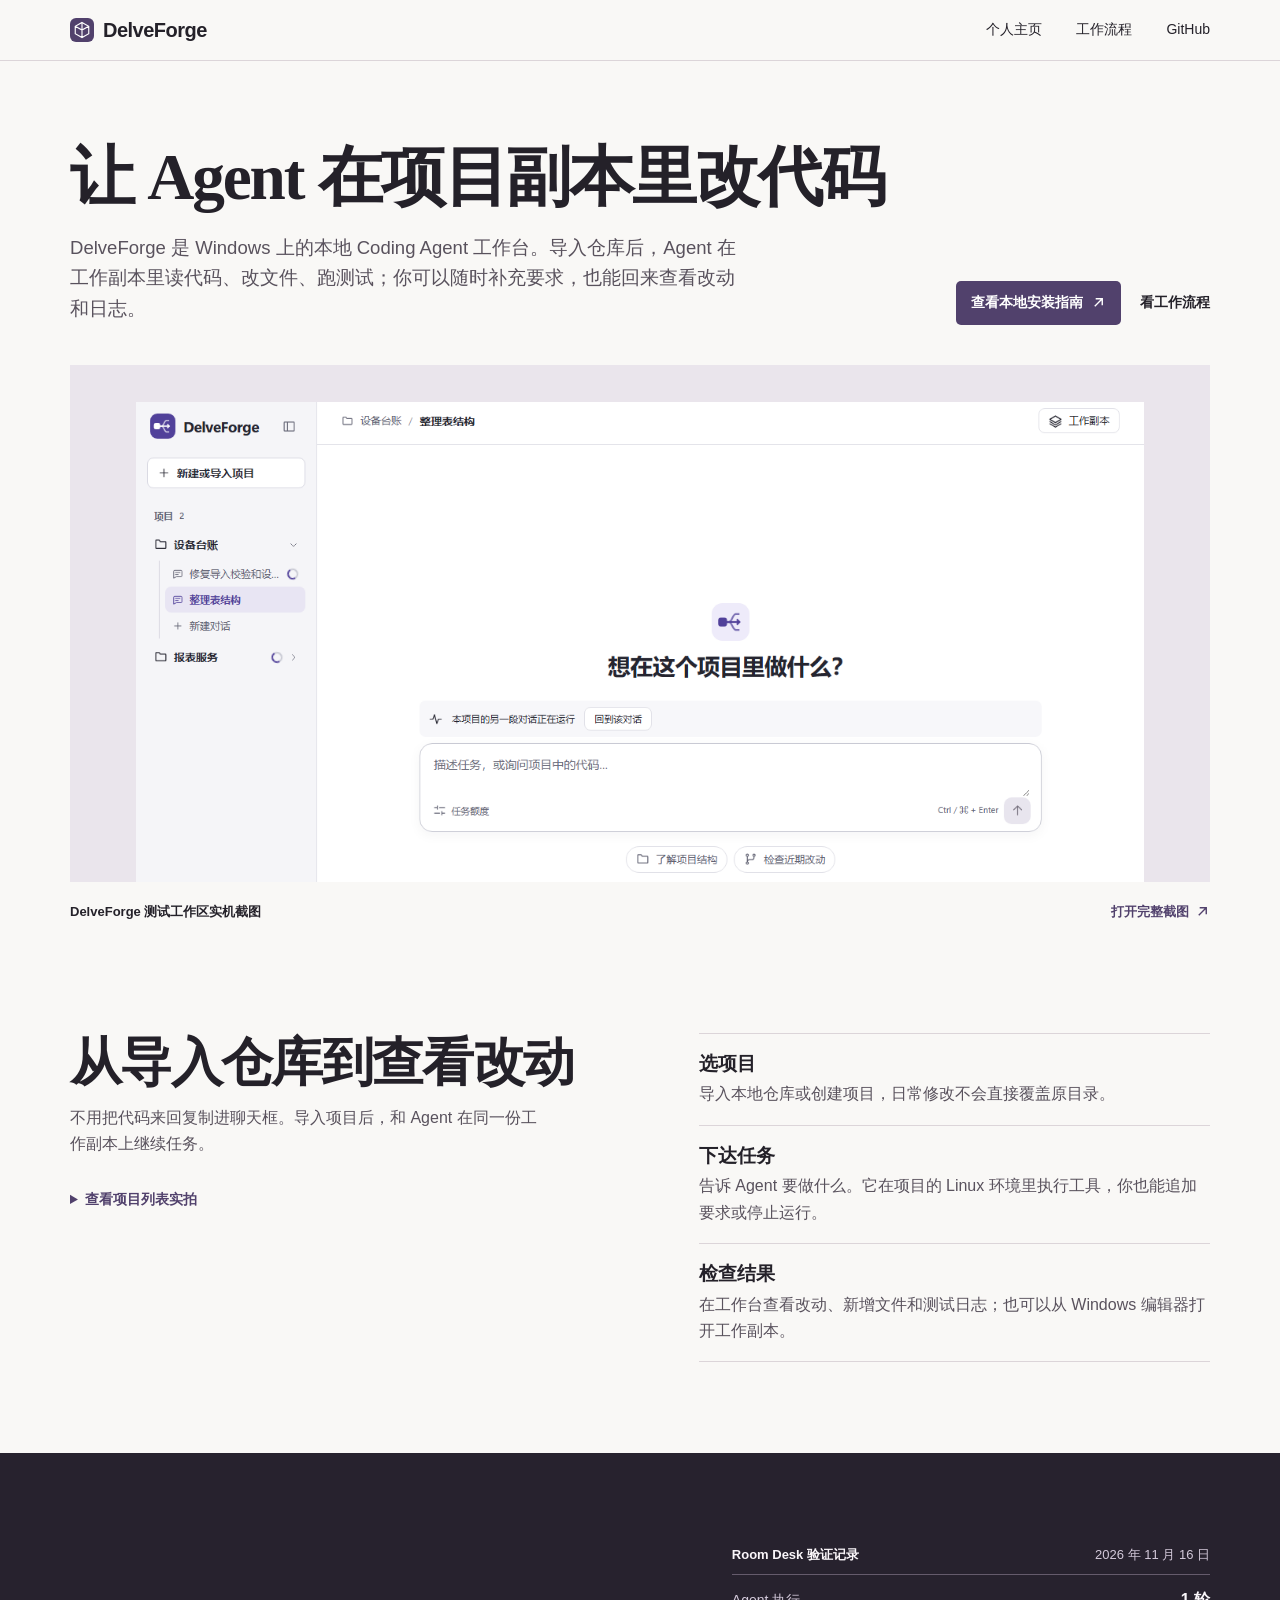
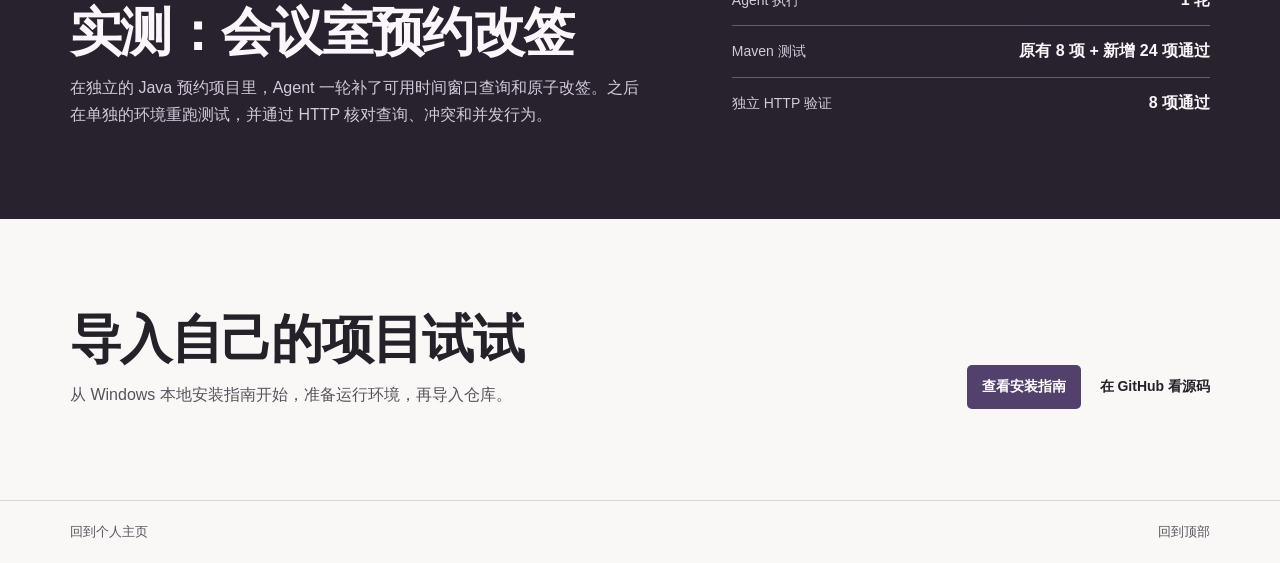
==== commit 6e78c44d: "Show DelveForge through its real workbench" ====
--- a/delveforge/index.html
+++ b/delveforge/index.html
@@ -8,76 +8,101 @@
 <title>DelveForge · 本地 Coding Agent 工作台</title>
 <link rel="icon" href="data:image/svg+xml,%3Csvg xmlns='http://www.w3.org/2000/svg' viewBox='0 0 32 32'%3E%3Crect width='32' height='32' rx='8' fill='%231c1c1c'/%3E%3Cpath d='m16 6 9 5v10l-9 5-9-5V11Zm0 0v20M7 11l9 5 9-5' stroke='%23ffffff' fill='none' stroke-width='1.5'/%3E%3C/svg%3E">
 <style>
-:root{color-scheme:light;--paper:#f9f8f6;--ink:#1c1c1c;--muted:#53514d;--line:#d9d5cf;--strong-line:#77736c;--sans:"PingFang SC","Microsoft YaHei UI","Microsoft YaHei","Noto Sans CJK SC",sans-serif;--serif:"Noto Serif SC","Songti SC",SimSun,Georgia,serif;--mono:"Cascadia Code",Consolas,monospace}
+/* Hallmark-informed redesign: modern-minimal / real product performs. */
+/* Critique: generic opening and undersized UI; retain anchored flow, authentic proof and external destinations. */
+:root {
+  color-scheme:light;
+  --paper:#f9f8f6;--ink:#242129;--muted:#59525d;--line:#dcd5d9;
+  --surface:#eae5ec;--image:#fff;--accent:#51416c;--accent-hover:#39304c;
+  --night:#27222e;--night-ink:#faf6fa;--night-muted:#d3c9da;--night-line:#655b6c;
+  --select:#ded6e7;
+  --sans:"PingFang SC","Microsoft YaHei UI","Microsoft YaHei","Noto Sans CJK SC",sans-serif;
+  --serif:"Noto Serif SC","Songti SC",SimSun,Georgia,serif;
+}
 *{box-sizing:border-box}
-body{background:var(--paper);color:var(--ink);margin:0;font:16px/1.7 var(--sans)}
-::selection{background:#dedbd4;color:var(--ink)}
+html,body{overflow-x:clip}
+body{background:var(--paper);color:var(--ink);margin:0;font:16px/1.65 var(--sans)}
+::selection{background:var(--select);color:var(--ink)}
 a{color:inherit;text-decoration:none}
-a:focus-visible{outline:2px solid var(--ink);outline-offset:4px}
-@media(hover:hover) and (pointer:fine){
-a{transition:color 150ms ease,background-color 150ms ease}
-a:not(.primary):hover{color:#746a5b}
-a .icon{transition:transform 160ms ease}
-a:hover .icon{transform:translate(2px,-2px)}
-}
-@media(prefers-reduced-motion:reduce){a,a .icon{transition:none!important}a:hover .icon{transform:none!important}}
+:focus-visible{outline:2px solid var(--accent);outline-offset:4px}
 h1,h2,h3,p,figure,dl,dd{margin:0}
-h1,h2{font-family:var(--serif);letter-spacing:-.032em;line-height:1.16;font-weight:700;text-wrap:balance}
+h1,h2{min-width:0;overflow-wrap:break-word;font-family:var(--serif);letter-spacing:-.032em;line-height:1.13;font-weight:700;text-wrap:balance}
 svg,img{display:block}img{max-width:100%;height:auto}
-.wrap{width:min(100% - 96px,1096px);margin-inline:auto}
-[id]{scroll-margin-top:22px}
-.skip{position:absolute;inset:12px auto auto 12px;transform:translateY(-200%);z-index:2;padding:10px 14px;background:var(--paper);border:1px solid var(--ink)}
+.wrap{width:min(calc(100% - 96px),1140px);margin-inline:auto}
+[id]{scroll-margin-top:28px}
+.skip{position:absolute;inset:12px auto auto 12px;transform:translateY(-200%);z-index:2;padding:10px 14px;background:var(--paper)}
 .skip:focus{transform:none}
 .navbar{border-bottom:1px solid var(--line)}
 .nav{min-height:60px;display:flex;justify-content:space-between;align-items:center;gap:18px}
-.wordmark{display:inline-flex;align-items:center;gap:9px;text-decoration:none;font-weight:750;letter-spacing:-.025em;font-size:20px;min-height:44px}
-.wordmark svg{width:24px;height:24px;flex:none}
+.wordmark{display:inline-flex;align-items:center;gap:9px;font-weight:750;letter-spacing:-.025em;font-size:20px;min-height:44px}
+.wordmark svg{width:24px;height:24px;flex:none;color:var(--accent)}
+.wordmark rect{fill:currentColor}.wordmark path{stroke:var(--image)}
 .nav-links{display:flex;align-items:center;gap:clamp(14px,2.8vw,34px);font-size:14px}
 .nav-links a,.foot a{display:inline-flex;min-height:44px;align-items:center}
-
-.hero{padding-top:clamp(42px,6.5vw,86px)}
-h1{font-size:clamp(38px,5.45vw,72px);max-width:16em}
-.hero-copy,.section-intro{max-width:34em;color:var(--muted)}
-.hero-copy{font-size:clamp(16px,1.5vw,19px);margin-top:16px}
-.hero-actions{display:flex;align-items:center;gap:8px 21px;flex-wrap:wrap;margin-top:19px}
-.primary,.quiet-action{min-height:44px;display:inline-flex;align-items:center;gap:9px;font-size:14px;font-weight:650}
-.primary{background:var(--ink);color:var(--paper);padding:8px 14px;border-radius:2px;text-decoration:none}
-@media(hover:hover) and (pointer:fine){.primary:hover{background:#383631}}
-.quiet-action{color:var(--ink)}
+.hero{padding-block:clamp(40px,6.3vw,80px) 0}
+h1{font-size:clamp(37px,5.1vw,70px);margin-bottom:18px}
+.keep{white-space:nowrap}
+.intro-row{display:grid;grid-template-columns:minmax(0,1.7fr) minmax(0,1fr);gap:12px 30px;align-items:end}
+.hero-copy,.section-intro{max-width:36em;color:var(--muted)}
+.hero-copy{font-size:clamp(16px,1.45vw,19px)}
+.hero-actions,.next-actions{display:flex;align-items:center;gap:4px 19px;flex-wrap:wrap}
+.hero-actions{justify-content:flex-end}
+.primary,.quiet-action{min-height:44px;display:inline-flex;align-items:center;gap:8px;font-size:14px;font-weight:670}
+.primary{background:var(--accent);color:var(--image);padding:8px 15px;border-radius:5px}
 .icon{width:15px;height:15px;flex:none}
-.preview{margin-top:clamp(29px,4vw,46px)}
-.preview img{width:100%;background:#fff}
-.caption{display:flex;justify-content:space-between;align-items:baseline;gap:5px 16px;flex-wrap:wrap;padding-block:10px;border-bottom:1px solid var(--line);color:var(--muted);font-size:13px}
-.caption strong{color:var(--ink);font-weight:650}
-.section{margin-top:clamp(54px,7.5vw,88px);border-top:1px solid var(--line);padding-top:clamp(25px,4.2vw,46px)}
-.section h2{font-size:clamp(31px,4.15vw,54px);max-width:17em}
-.section-intro{margin-top:12px}
-.workflow{list-style:none;padding:0;margin:23px 0 0;border-top:1px solid var(--strong-line)}
-.workflow li{display:grid;grid-template-columns:1fr 3fr 8fr;align-items:baseline;gap:10px 15px;min-width:0;padding:17px 0 19px;border-bottom:1px solid var(--line)}
-.step-no{font:13px var(--mono);color:var(--muted)}
-.workflow h3{font-size:18px;font-weight:720;line-height:1.4}
-.workflow p{font-size:15px;color:var(--muted);max-width:38em}
-.proof-layout{display:grid;grid-template-columns:7fr 5fr;gap:clamp(24px,6vw,78px);align-items:start}
-.proof-copy p{margin-top:15px;color:var(--muted);max-width:34em}
+.preview{margin-top:clamp(24px,3.5vw,40px);min-width:0}
+.preview-frame{display:block;background:var(--surface);padding:clamp(14px,2.9vw,37px) clamp(14px,5.2vw,66px) 0;overflow:clip}
+.preview-frame img{width:100%;height:auto;aspect-ratio:2.1;object-fit:cover;object-position:50% 3%;background:var(--image)}
+.caption{display:flex;justify-content:space-between;align-items:center;gap:0 16px;flex-wrap:wrap;padding:8px 0;color:var(--muted);font-size:13px}
+.caption strong{color:var(--ink);font-weight:640}
+.shot-link{display:inline-flex;align-items:center;gap:6px;min-height:44px;font-weight:670;color:var(--accent)}
+.section{padding-block:clamp(49px,7.6vw,91px)}
+.section h2{font-size:clamp(31px,4.1vw,54px);margin-bottom:13px}
+.flow-layout{display:grid;grid-template-columns:minmax(0,1.05fr) minmax(0,1fr);gap:35px clamp(34px,7.2vw,106px);align-items:start}
+.flow-aside .section-intro{max-width:30em}
+.workflow{margin:0;padding:0;list-style:none}
+.workflow li{display:grid;grid-template-columns:minmax(0,1fr);gap:4px;min-width:0;padding:17px 0;border-top:1px solid var(--line)}
+.workflow li:last-child{border-bottom:1px solid var(--line)}
+.workflow h3{font-size:19px;font-weight:720;line-height:1.4}
+.workflow p{font-size:16px;color:var(--muted);max-width:39em}
+.work-detail{font-size:14px;color:var(--muted);margin-top:20px;max-width:385px}
+.work-detail summary{display:list-item;min-height:44px;padding:10px 0;cursor:pointer;color:var(--accent);font-weight:650}
+.work-detail img{width:210px;margin:0 0 8px;background:var(--surface)}
+.proof-band{background:var(--night);color:var(--night-ink)}
+.proof-layout{display:grid;grid-template-columns:minmax(0,1.2fr) minmax(0,1fr);gap:25px clamp(32px,7vw,88px);align-items:end}
+.proof-copy p{color:var(--night-muted);max-width:36em}
 .case{min-width:0}
-.case-head{display:flex;flex-wrap:wrap;gap:4px 12px;justify-content:space-between;align-items:baseline;padding:0 0 11px;border-bottom:1px solid var(--strong-line);color:var(--muted);font-size:12px}
-.case-head code{font:12px var(--mono);color:var(--ink)}
-.case-body div{display:grid;grid-template-columns:1fr auto;gap:12px;align-items:baseline;padding:12px 0;border-bottom:1px solid var(--line)}
-.case-body dt{font-size:14px;color:var(--muted)}
-.case-body dd{font-size:15px;font-weight:730;text-align:right}
-.next{padding-bottom:clamp(46px,6vw,74px)}
-.next-actions{display:flex;gap:8px 21px;flex-wrap:wrap;margin-top:18px}
+.case-head{display:flex;flex-wrap:wrap;gap:2px 12px;justify-content:space-between;align-items:baseline;padding:0 0 8px;color:var(--night-muted);font-size:13px}
+.case-head strong{color:var(--night-ink);font-weight:650}
+.case-body div{display:grid;grid-template-columns:minmax(0,1fr) auto;gap:12px;align-items:baseline;padding:12px 0;border-block-start:1px solid var(--night-line)}
+.case-body dt{font-size:14px;color:var(--night-muted)}
+.case-body dd{font-size:16px;font-weight:690;text-align:right;font-variant-numeric:tabular-nums}
+.next{display:grid;grid-template-columns:minmax(0,1.2fr) minmax(0,1fr);gap:14px 30px;align-items:end}
+.next-actions{justify-content:flex-end}
 footer{border-top:1px solid var(--line)}
 .foot{min-height:62px;display:flex;justify-content:space-between;gap:12px;align-items:center;color:var(--muted);font-size:13px}
-@media(max-width:720px){
-.wrap{width:calc(100% - 44px)}
-.nav{min-height:58px;gap:10px}.wordmark{font-size:18px;gap:7px}.wordmark svg{width:23px;height:23px}
-.nav-links{gap:14px;font-size:13px}.nav-workflow{display:none!important}
-.hero-copy{margin-top:13px}.hero-actions{margin-top:17px}
-.workflow li{grid-template-columns:27px minmax(0,1fr);gap:4px 11px;padding-block:14px}.workflow li p{grid-column:2}
-.proof-layout{grid-template-columns:1fr}
+@media(hover:hover) and (pointer:fine){
+  a,summary{transition:color 150ms ease,background-color 150ms ease}
+  a:not(.primary):hover,summary:hover{color:var(--accent-hover)}
+  .primary:hover{background:var(--accent-hover)}
+  a .icon{transition:transform 160ms ease}
+  a:hover .icon{transform:translate(2px,-2px)}
 }
-@media(max-width:360px){.wrap{width:calc(100% - 34px)}.nav-links{gap:10px}.hero-actions,.next-actions{gap:8px 15px}.case-head{gap:5px}}
+@media(prefers-reduced-motion:reduce){a,a .icon,summary{transition:none!important}a:hover .icon{transform:none!important}}
+@media(max-width:780px){
+  .wrap{width:calc(100% - 44px)}
+  .nav{min-height:58px;gap:10px}.wordmark{font-size:18px;gap:7px}.wordmark svg{width:23px;height:23px}
+  .nav-links{gap:14px;font-size:13px}.nav-workflow{display:none!important}
+  .intro-row,.next{grid-template-columns:1fr}.hero-actions,.next-actions{justify-content:flex-start}
+  .flow-layout,.proof-layout{grid-template-columns:1fr;gap:20px}
+  .preview-frame{padding:13px 13px 0}
+  .preview-frame img{aspect-ratio:1.51;object-position:59% 5%}
+}
+@media(max-width:360px){
+  .wrap{width:calc(100% - 34px)}.nav-links{gap:10px}
+  h1{font-size:32px}
+  .hero-actions,.next-actions{gap:4px 14px}
+}
 </style>
 </head>
 <body>
@@ -85,7 +110,7 @@
 <header class="navbar">
 <nav class="wrap nav" aria-label="产品导航">
 <a class="wordmark" href="#main">
-<svg width="29" height="29" viewBox="0 0 32 32" aria-hidden="true"><rect width="32" height="32" rx="8" fill="#1c1c1c"/><path fill="none" stroke="#fff" stroke-width="1.5" d="m16 6 9 5v10l-9 5-9-5V11Zm0 0v20M7 11l9 5 9-5"/></svg>
+<svg width="29" height="29" viewBox="0 0 32 32" aria-hidden="true"><rect width="32" height="32" rx="8" fill="currentColor"/><path fill="none" stroke="currentColor" stroke-width="1.5" d="m16 6 9 5v10l-9 5-9-5V11Zm0 0v20M7 11l9 5 9-5"/></svg>
 DelveForge
 </a>
 <div class="nav-links"><a href="../index.html">个人主页</a><a class="nav-workflow" href="#workflow">工作流程</a><a href="https://github.com/ayywl288/DelveForge" target="_blank" rel="noopener noreferrer">GitHub</a></div>
@@ -93,39 +118,50 @@
 </header>
 <main id="main">
 <section class="wrap hero" aria-labelledby="title">
-<h1 id="title">让 Agent 在你的仓库里工作。</h1>
-<p class="hero-copy">DelveForge 是 Windows 上的本地 Coding Agent 工作台。导入项目后，Agent 在工作副本里读代码、改文件、跑测试。你可以随时调整方向，也能回来查看实际改动与执行日志。</p>
+<h1 id="title">让 Agent 在<span class="keep">项目副本</span>里改代码</h1>
+<div class="intro-row">
+<p class="hero-copy">DelveForge 是 Windows 上的本地 Coding Agent 工作台。导入仓库后，Agent 在工作副本里读代码、改文件、跑测试；你可以随时补充要求，也能回来查看改动和日志。</p>
 <div class="hero-actions">
-<a class="primary" href="https://github.com/ayywl288/DelveForge/blob/main/docs/LOCAL_SETUP.md" target="_blank" rel="noopener noreferrer">在本机运行<svg class="icon" viewBox="0 0 16 16" fill="none" stroke="currentColor" stroke-width="1.5" aria-hidden="true"><path d="M4 12 12 4M5 4h7v7"/></svg></a>
-<a class="quiet-action" href="#workflow">看工作流程</a></div>
+<a class="primary" href="https://github.com/ayywl288/DelveForge/blob/main/docs/LOCAL_SETUP.md" target="_blank" rel="noopener noreferrer">查看本地安装指南<svg class="icon" viewBox="0 0 16 16" fill="none" stroke="currentColor" stroke-width="1.5" aria-hidden="true"><path d="M4 12 12 4M5 4h7v7"/></svg></a>
+<a class="quiet-action" href="#workflow">看工作流程</a>
+</div>
+</div>
 <figure id="workbench" class="preview">
-<img src="workbench.png" width="1280" height="820" alt="DelveForge 工作台：左边是项目、会话与运行状态，右边是提交任务的对话输入区。">
-<figcaption class="caption"><strong>DelveForge 工作台</strong><span>测试工作区实机截图</span></figcaption>
+<div class="preview-frame"><img src="workbench.png" width="1280" height="820" decoding="async" alt="DelveForge 测试工作区。左侧显示多个项目及其对话，右侧可以输入 Agent 任务。"></div>
+<figcaption class="caption"><strong>DelveForge 测试工作区实机截图</strong><a class="shot-link" href="workbench.png" target="_blank" rel="noopener noreferrer">打开完整截图<svg class="icon" viewBox="0 0 16 16" fill="none" stroke="currentColor" stroke-width="1.5" aria-hidden="true"><path d="M4 12 12 4M5 4h7v7"/></svg></a></figcaption>
 </figure>
 </section>
-<section id="workflow" class="wrap section" aria-labelledby="workflow-title">
-<h2 id="workflow-title">从一个任务，到一份改动。</h2>
-<p class="section-intro">不用把代码来回复制进聊天框。导入项目后，你和 Agent 都能在同一份工作副本里继续工作。</p>
-<ol class="workflow">
-<li><span class="step-no" aria-hidden="true">01</span><h3>打开项目</h3><p>导入本地仓库或创建项目；日常修改不会直接覆盖原目录。</p></li>
-<li><span class="step-no" aria-hidden="true">02</span><h3>下达任务</h3><p>在对话里说明目标。Agent 在项目的 Linux 环境里执行工具；你也能追加要求或停止运行。</p></li>
-<li><span class="step-no" aria-hidden="true">03</span><h3>检查结果</h3><p>在工作台看改动、工具输出和测试日志，也可以在 Windows 编辑器里打开工作副本。</p></li>
+<section id="workflow" class="wrap section flow-layout" aria-labelledby="workflow-title">
+<div class="flow-aside">
+<h2 id="workflow-title">从导入仓库到查看改动</h2>
+<p class="section-intro">不用把代码来回复制进聊天框。导入项目后，和 Agent 在同一份工作副本上继续任务。</p>
+<details class="work-detail">
+<summary>查看项目列表实拍</summary>
+<figure><img src="project-list.png" width="210" height="208" alt="实机截图局部：设备台账和报表服务各自显示运行中的任务。" loading="lazy" decoding="async"><figcaption>实机局部：设备台账和报表服务分别显示运行状态。</figcaption></figure>
+</details>
+</div>
+<ol class="workflow" role="list">
+<li><h3>选项目</h3><p>导入本地仓库或创建项目，日常修改不会直接覆盖原目录。</p></li>
+<li><h3>下达任务</h3><p>告诉 Agent 要做什么。它在项目的 Linux 环境里执行工具，你也能追加要求或停止运行。</p></li>
+<li><h3>检查结果</h3><p>在工作台查看改动、新增文件和测试日志；也可以从 Windows 编辑器打开工作副本。</p></li>
 </ol>
 </section>
-<section class="wrap section proof-layout" aria-labelledby="proof-title">
+<section class="proof-band" aria-labelledby="proof-title">
+<div class="wrap section proof-layout">
 <div class="proof-copy">
-<h2 id="proof-title">一次真实任务：给会议室预约加上改约。</h2>
-<p>在独立的 Java 预约项目中，Agent 一次运行完成了整段时间的空闲查询与原子改约。结束后，在独立检出的项目上重新构建，另用 HTTP 检查核对了空闲查询、冲突与并发行为。</p>
+<h2 id="proof-title">实测：会议室预约改签</h2>
+<p>在独立的 Java 预约项目里，Agent 一轮补了可用时间窗口查询和原子改签。之后在单独的环境重跑测试，并通过 HTTP 核对查询、冲突和并发行为。</p>
 </div>
 <div class="case">
-<div class="case-head"><code>roomdesk / verify</code><span>2026 年 11 月 16 日验收</span></div>
-<dl class="case-body"><div><dt>Agent 运行</dt><dd>1 次</dd></div><div><dt>Maven 测试</dt><dd>原有 8 项 + 新增 24 项通过</dd></div><div><dt>独立 HTTP 检查</dt><dd>8 组通过</dd></div></dl>
+<div class="case-head"><strong>Room Desk 验证记录</strong><span>2026 年 11 月 16 日</span></div>
+<dl class="case-body"><div><dt>Agent 执行</dt><dd>1 轮</dd></div><div><dt>Maven 测试</dt><dd>原有 8 项 + 新增 24 项通过</dd></div><div><dt>独立 HTTP 验证</dt><dd>8 项通过</dd></div></dl>
+</div>
 </div>
 </section>
 <section class="wrap section next" aria-labelledby="next-title">
-<h2 id="next-title">拿自己的项目试试。</h2>
-<p class="section-intro">从 Windows 本机安装说明开始，准备开发环境后再导入仓库。</p>
-<div class="next-actions"><a class="primary" href="https://github.com/ayywl288/DelveForge/blob/main/docs/LOCAL_SETUP.md" target="_blank" rel="noopener noreferrer">查看安装说明</a><a class="quiet-action" href="https://github.com/ayywl288/DelveForge" target="_blank" rel="noopener noreferrer">在 GitHub 看源码</a></div>
+<div><h2 id="next-title">导入自己的项目试试</h2>
+<p class="section-intro">从 Windows 本地安装指南开始，准备运行环境，再导入仓库。</p></div>
+<div class="next-actions"><a class="primary" href="https://github.com/ayywl288/DelveForge/blob/main/docs/LOCAL_SETUP.md" target="_blank" rel="noopener noreferrer">查看安装指南</a><a class="quiet-action" href="https://github.com/ayywl288/DelveForge" target="_blank" rel="noopener noreferrer">在 GitHub 看源码</a></div>
 </section>
 </main>
 <footer><div class="wrap foot"><a href="../index.html">回到个人主页</a><a href="#main">回到顶部</a></div></footer>
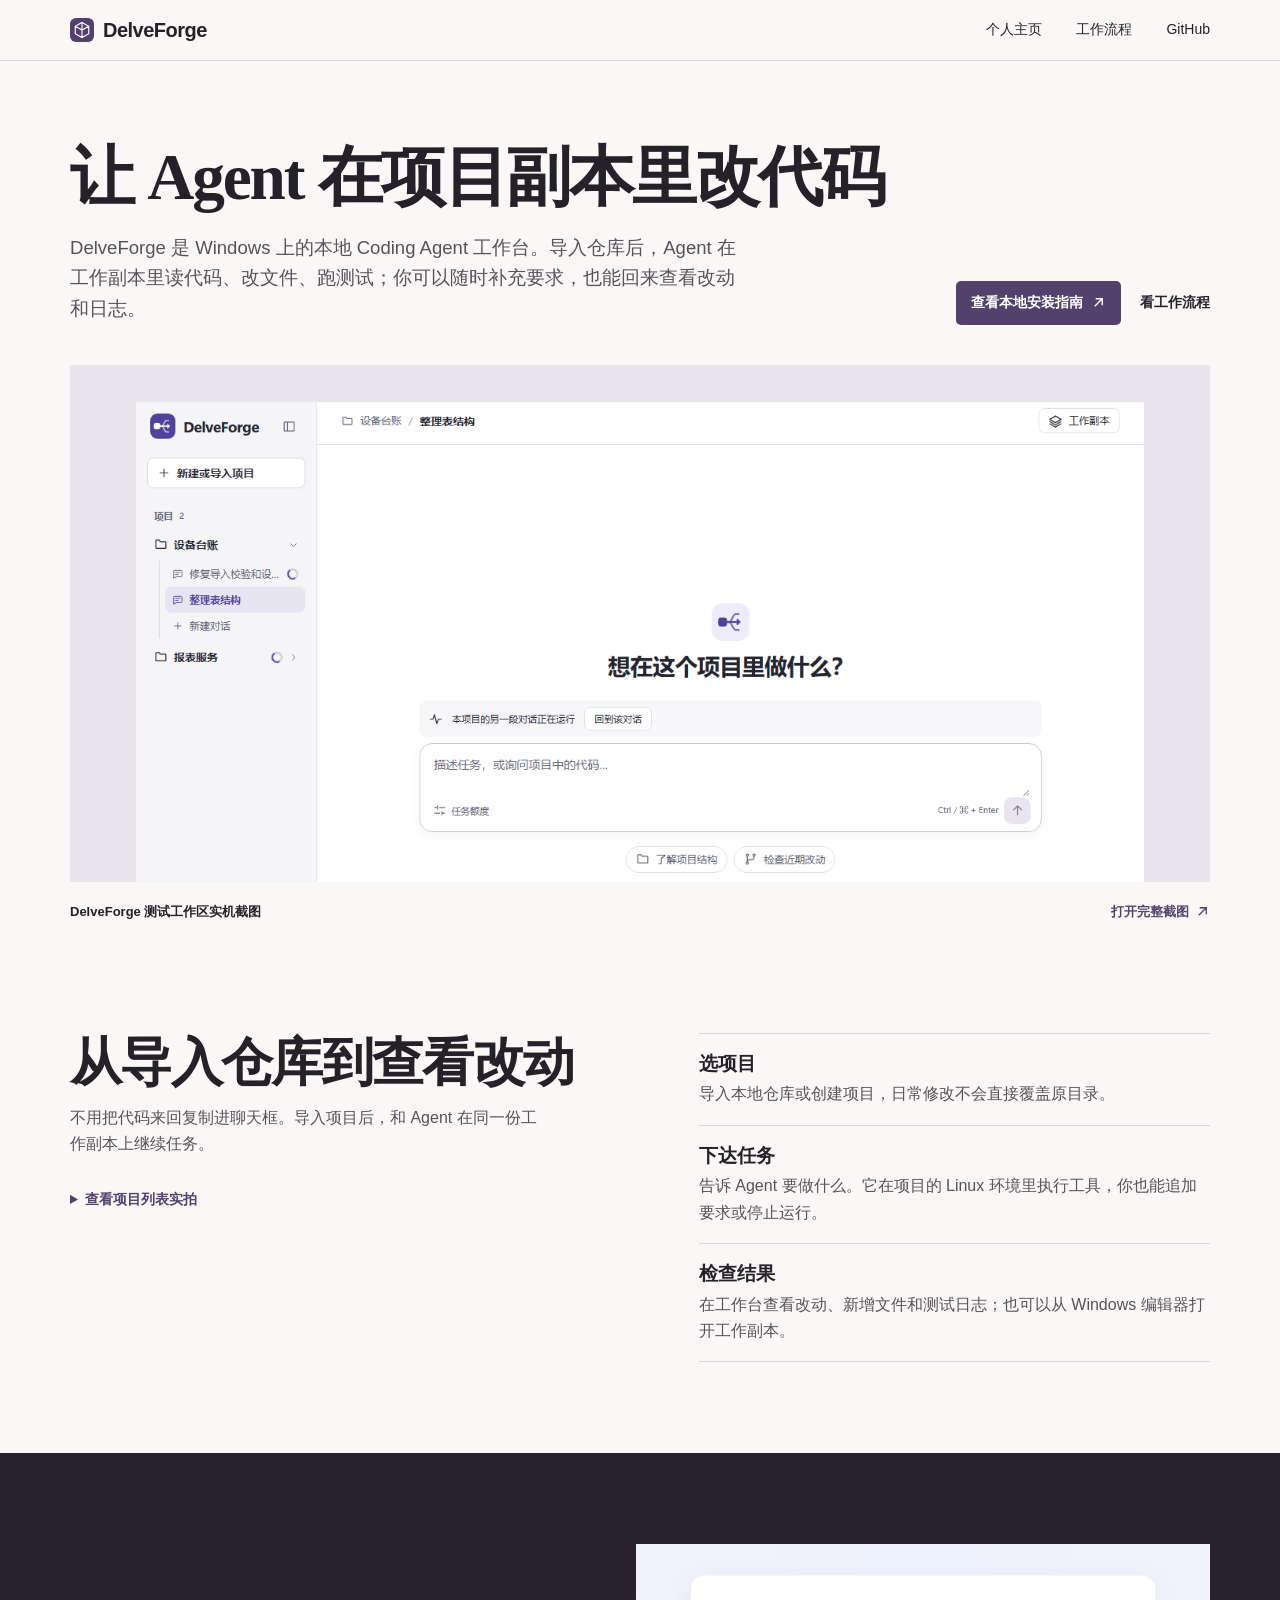
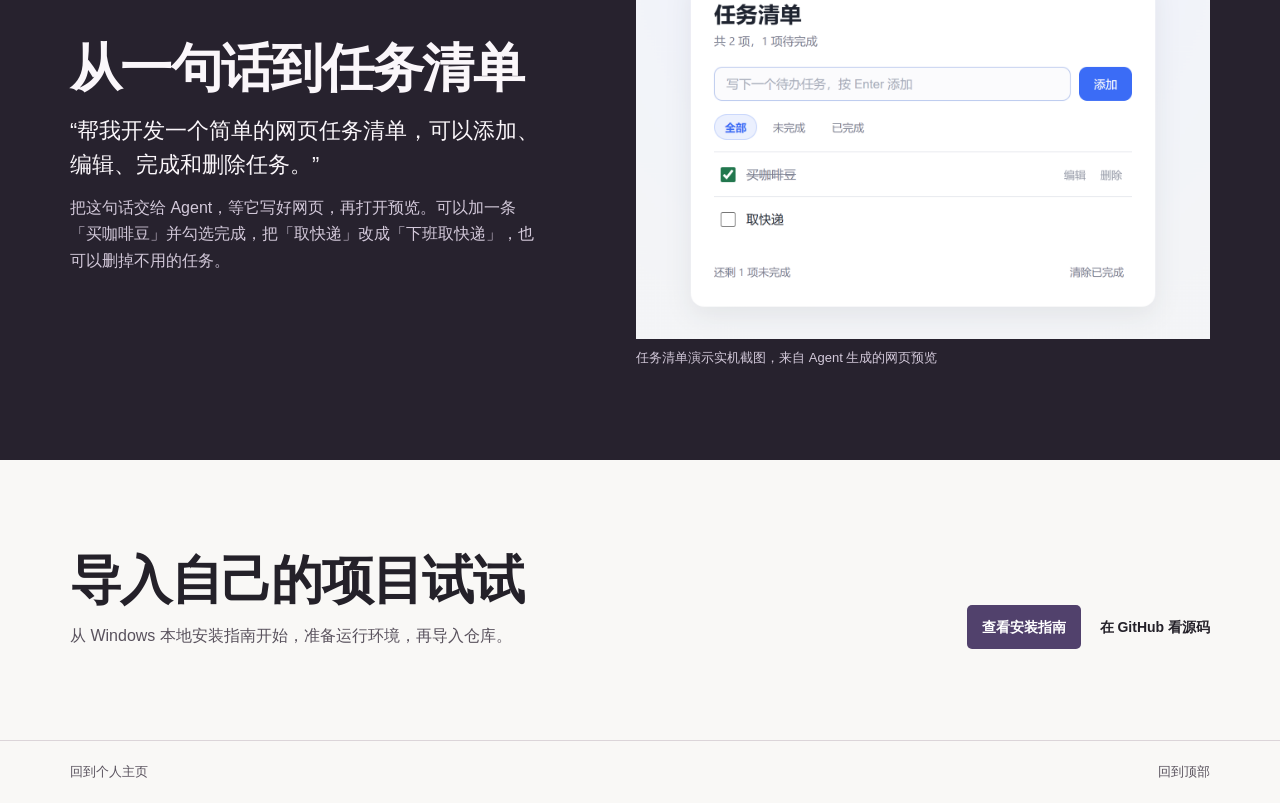
==== commit d31890f7: "Show the real task checklist in the DelveForge demo" ====
--- a/delveforge/index.html
+++ b/delveforge/index.html
@@ -14,7 +14,7 @@
   color-scheme:light;
   --paper:#f9f8f6;--ink:#242129;--muted:#59525d;--line:#dcd5d9;
   --surface:#eae5ec;--image:#fff;--accent:#51416c;--accent-hover:#39304c;
-  --night:#27222e;--night-ink:#faf6fa;--night-muted:#d3c9da;--night-line:#655b6c;
+  --night:#27222e;--night-ink:#faf6fa;--night-muted:#d3c9da;
   --select:#ded6e7;
   --sans:"PingFang SC","Microsoft YaHei UI","Microsoft YaHei","Noto Sans CJK SC",sans-serif;
   --serif:"Noto Serif SC","Songti SC",SimSun,Georgia,serif;
@@ -69,14 +69,12 @@
 .work-detail summary{display:list-item;min-height:44px;padding:10px 0;cursor:pointer;color:var(--accent);font-weight:650}
 .work-detail img{width:210px;margin:0 0 8px;background:var(--surface)}
 .proof-band{background:var(--night);color:var(--night-ink)}
-.proof-layout{display:grid;grid-template-columns:minmax(0,1.2fr) minmax(0,1fr);gap:25px clamp(32px,7vw,88px);align-items:end}
-.proof-copy p{color:var(--night-muted);max-width:36em}
-.case{min-width:0}
-.case-head{display:flex;flex-wrap:wrap;gap:2px 12px;justify-content:space-between;align-items:baseline;padding:0 0 8px;color:var(--night-muted);font-size:13px}
-.case-head strong{color:var(--night-ink);font-weight:650}
-.case-body div{display:grid;grid-template-columns:minmax(0,1fr) auto;gap:12px;align-items:baseline;padding:12px 0;border-block-start:1px solid var(--night-line)}
-.case-body dt{font-size:14px;color:var(--night-muted)}
-.case-body dd{font-size:16px;font-weight:690;text-align:right;font-variant-numeric:tabular-nums}
+.proof-layout{display:grid;grid-template-columns:minmax(0,1fr) minmax(0,1.2fr);gap:25px clamp(32px,7vw,88px);align-items:center}
+.proof-copy p{color:var(--night-muted);max-width:34em}
+.proof-copy blockquote{margin:16px 0 13px;color:var(--night-ink);font-size:clamp(17px,1.7vw,22px);line-height:1.55;max-width:24em}
+.todo-preview{min-width:0;margin:0}
+.todo-preview img{width:100%;height:auto;background:var(--image)}
+.todo-preview figcaption{margin-top:8px;color:var(--night-muted);font-size:13px}
 .next{display:grid;grid-template-columns:minmax(0,1.2fr) minmax(0,1fr);gap:14px 30px;align-items:end}
 .next-actions{justify-content:flex-end}
 footer{border-top:1px solid var(--line)}
@@ -149,13 +147,14 @@
 <section class="proof-band" aria-labelledby="proof-title">
 <div class="wrap section proof-layout">
 <div class="proof-copy">
-<h2 id="proof-title">实测：会议室预约改签</h2>
-<p>在独立的 Java 预约项目里，Agent 一轮补了可用时间窗口查询和原子改签。之后在单独的环境重跑测试，并通过 HTTP 核对查询、冲突和并发行为。</p>
+<h2 id="proof-title">从一句话到任务清单</h2>
+<blockquote>“帮我开发一个简单的网页任务清单，可以添加、编辑、完成和删除任务。”</blockquote>
+<p>把这句话交给 Agent，等它写好网页，再打开预览。可以加一条「买咖啡豆」并勾选完成，把「取快递」改成「下班取快递」，也可以删掉不用的任务。</p>
 </div>
-<div class="case">
-<div class="case-head"><strong>Room Desk 验证记录</strong><span>2026 年 11 月 16 日</span></div>
-<dl class="case-body"><div><dt>Agent 执行</dt><dd>1 轮</dd></div><div><dt>Maven 测试</dt><dd>原有 8 项 + 新增 24 项通过</dd></div><div><dt>独立 HTTP 验证</dt><dd>8 项通过</dd></div></dl>
-</div>
+<figure class="todo-preview">
+<img src="todo-checklist.png" width="1384" height="952" alt="生成的任务清单界面：买咖啡豆已勾选，取快递待完成；页面提供添加、编辑和删除操作。" loading="lazy" decoding="async">
+<figcaption>任务清单演示实机截图，来自 Agent 生成的网页预览</figcaption>
+</figure>
 </div>
 </section>
 <section class="wrap section next" aria-labelledby="next-title">
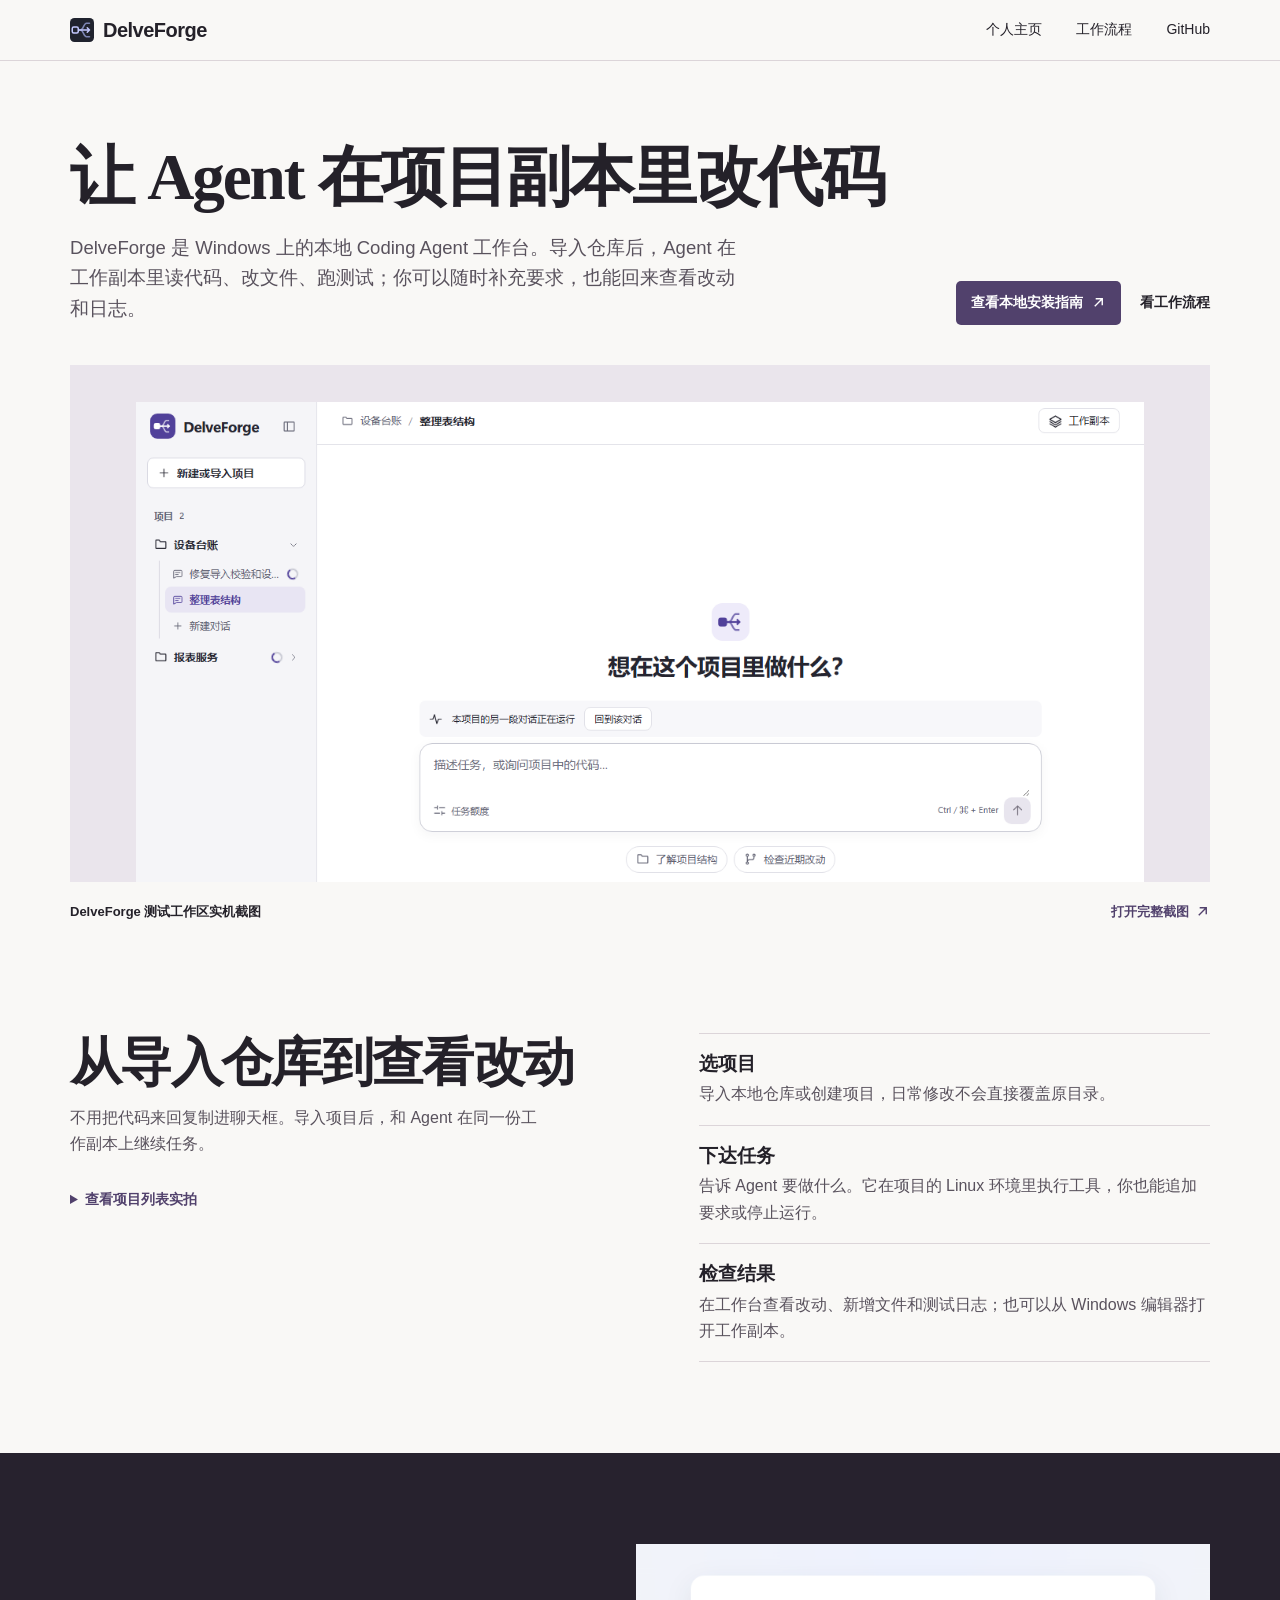
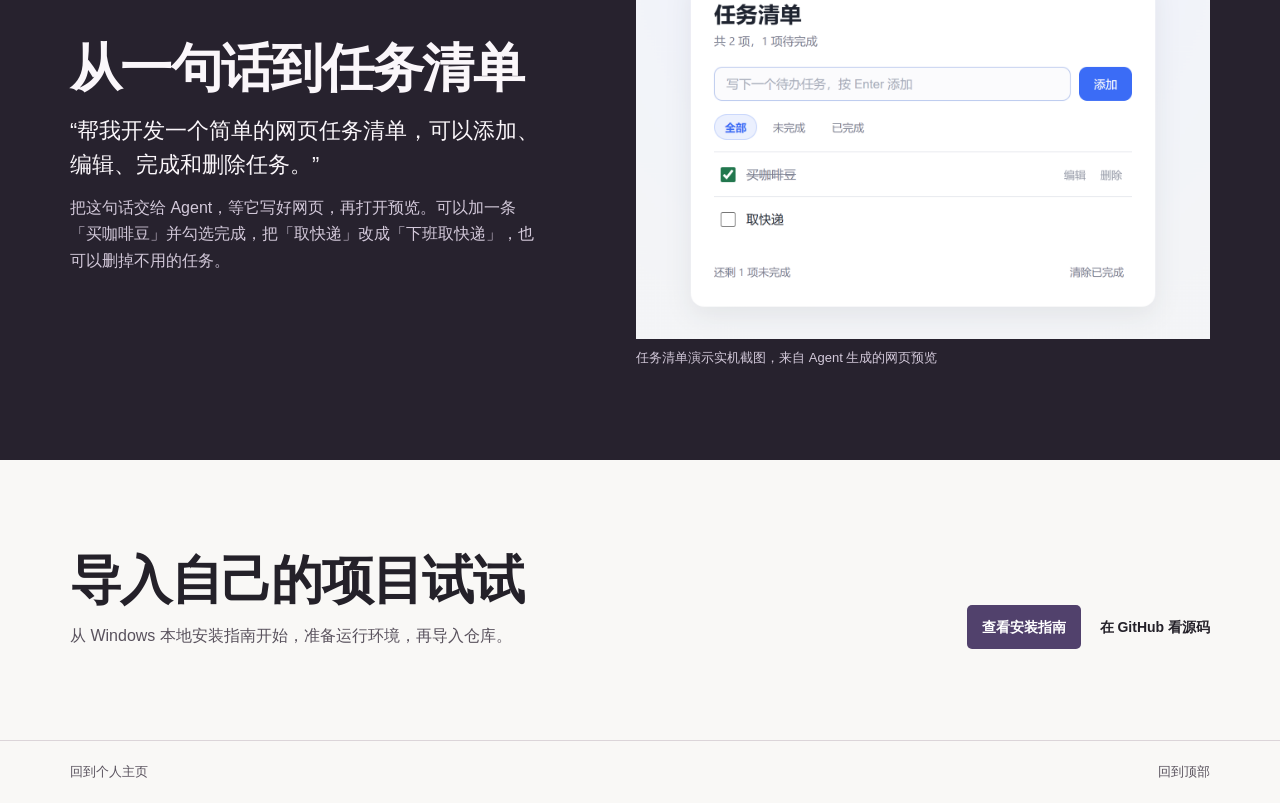
==== commit 6daf8e45: "Refine portfolio glass, foil and music details" ====
--- a/delveforge/index.html
+++ b/delveforge/index.html
@@ -6,7 +6,7 @@
 <meta name="description" content="DelveForge 是 Windows 上的本地 Coding Agent 工作台。在项目工作副本里读代码、改文件、跑测试，再查看日志和结果。">
 <meta name="theme-color" content="#f9f8f6">
 <title>DelveForge · 本地 Coding Agent 工作台</title>
-<link rel="icon" href="data:image/svg+xml,%3Csvg xmlns='http://www.w3.org/2000/svg' viewBox='0 0 32 32'%3E%3Crect width='32' height='32' rx='8' fill='%231c1c1c'/%3E%3Cpath d='m16 6 9 5v10l-9 5-9-5V11Zm0 0v20M7 11l9 5 9-5' stroke='%23ffffff' fill='none' stroke-width='1.5'/%3E%3C/svg%3E">
+<link rel="icon" type="image/svg+xml" href="./favicon.svg">
 <style>
 /* Hallmark-informed redesign: modern-minimal / real product performs. */
 /* Critique: generic opening and undersized UI; retain anchored flow, authentic proof and external destinations. */
@@ -35,8 +35,7 @@
 .navbar{border-bottom:1px solid var(--line)}
 .nav{min-height:60px;display:flex;justify-content:space-between;align-items:center;gap:18px}
 .wordmark{display:inline-flex;align-items:center;gap:9px;font-weight:750;letter-spacing:-.025em;font-size:20px;min-height:44px}
-.wordmark svg{width:24px;height:24px;flex:none;color:var(--accent)}
-.wordmark rect{fill:currentColor}.wordmark path{stroke:var(--image)}
+.wordmark img{width:24px;height:24px;flex:none}
 .nav-links{display:flex;align-items:center;gap:clamp(14px,2.8vw,34px);font-size:14px}
 .nav-links a,.foot a{display:inline-flex;min-height:44px;align-items:center}
 .hero{padding-block:clamp(40px,6.3vw,80px) 0}
@@ -108,7 +107,7 @@
 <header class="navbar">
 <nav class="wrap nav" aria-label="产品导航">
 <a class="wordmark" href="#main">
-<svg width="29" height="29" viewBox="0 0 32 32" aria-hidden="true"><rect width="32" height="32" rx="8" fill="currentColor"/><path fill="none" stroke="currentColor" stroke-width="1.5" d="m16 6 9 5v10l-9 5-9-5V11Zm0 0v20M7 11l9 5 9-5"/></svg>
+<img src="./favicon.svg" width="24" height="24" alt="" aria-hidden="true" decoding="async">
 DelveForge
 </a>
 <div class="nav-links"><a href="../index.html">个人主页</a><a class="nav-workflow" href="#workflow">工作流程</a><a href="https://github.com/ayywl288/DelveForge" target="_blank" rel="noopener noreferrer">GitHub</a></div>
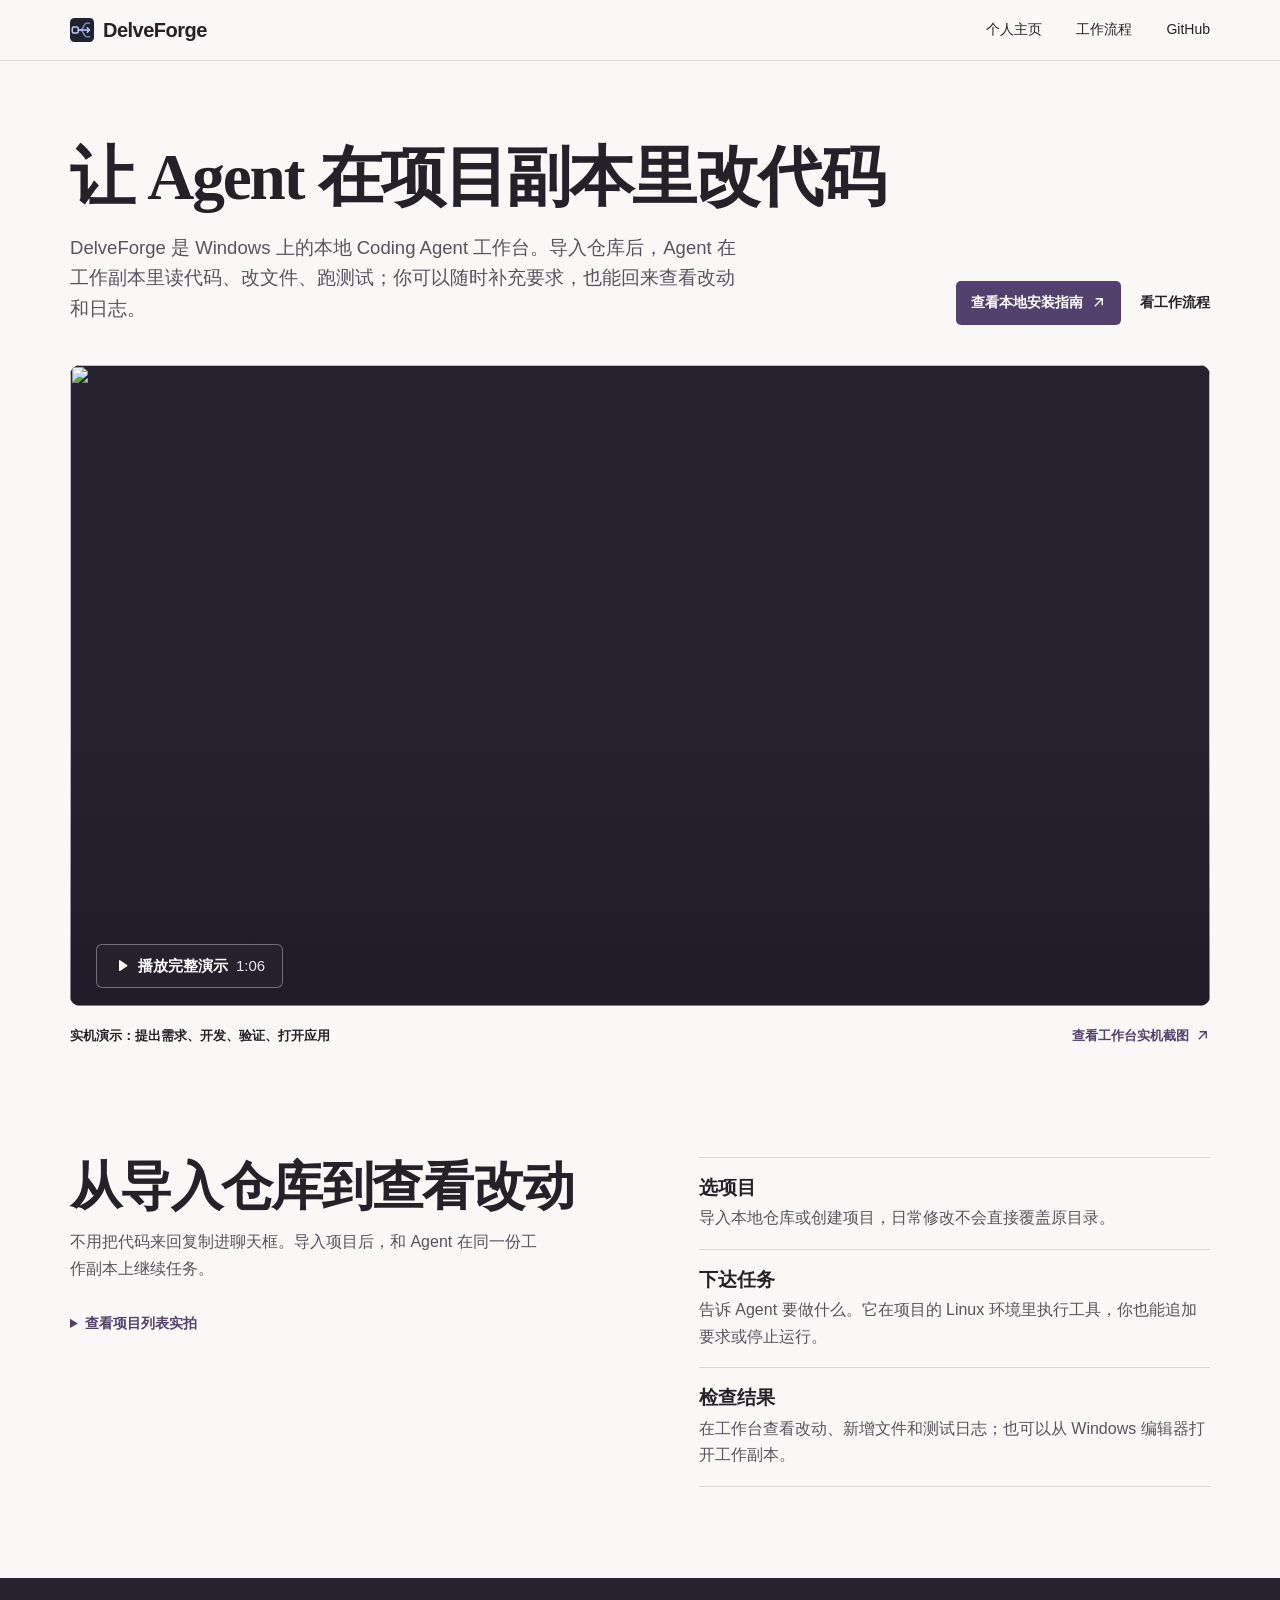
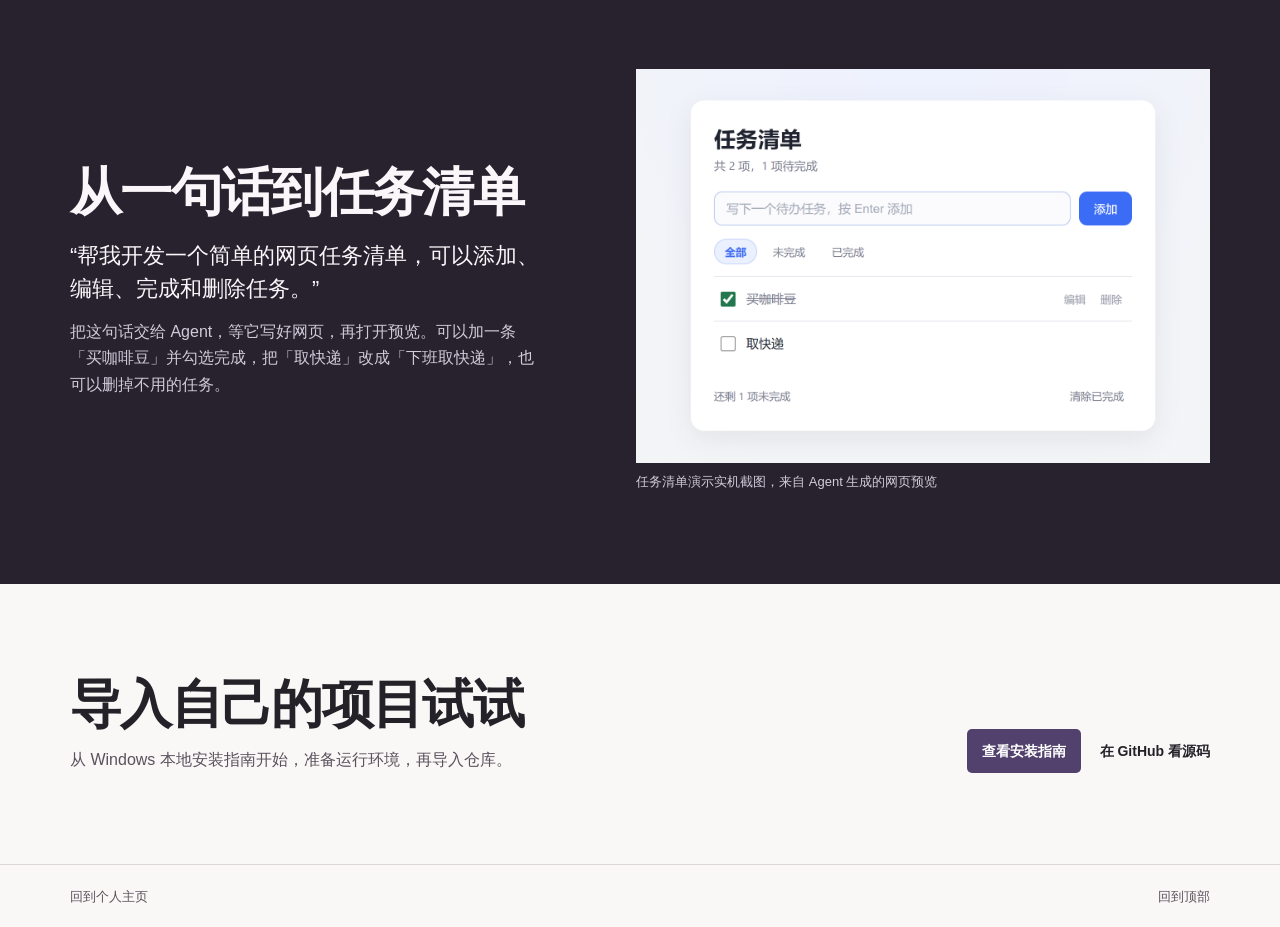
==== commit 6f150188: "Add DelveForge video demos to the portfolio" ====
--- a/delveforge/index.html
+++ b/delveforge/index.html
@@ -50,8 +50,6 @@
 .primary{background:var(--accent);color:var(--image);padding:8px 15px;border-radius:5px}
 .icon{width:15px;height:15px;flex:none}
 .preview{margin-top:clamp(24px,3.5vw,40px);min-width:0}
-.preview-frame{display:block;background:var(--surface);padding:clamp(14px,2.9vw,37px) clamp(14px,5.2vw,66px) 0;overflow:clip}
-.preview-frame img{width:100%;height:auto;aspect-ratio:2.1;object-fit:cover;object-position:50% 3%;background:var(--image)}
 .caption{display:flex;justify-content:space-between;align-items:center;gap:0 16px;flex-wrap:wrap;padding:8px 0;color:var(--muted);font-size:13px}
 .caption strong{color:var(--ink);font-weight:640}
 .shot-link{display:inline-flex;align-items:center;gap:6px;min-height:44px;font-weight:670;color:var(--accent)}
@@ -92,8 +90,6 @@
   .nav-links{gap:14px;font-size:13px}.nav-workflow{display:none!important}
   .intro-row,.next{grid-template-columns:1fr}.hero-actions,.next-actions{justify-content:flex-start}
   .flow-layout,.proof-layout{grid-template-columns:1fr;gap:20px}
-  .preview-frame{padding:13px 13px 0}
-  .preview-frame img{aspect-ratio:1.51;object-position:59% 5%}
 }
 @media(max-width:360px){
   .wrap{width:calc(100% - 34px)}.nav-links{gap:10px}
@@ -101,6 +97,8 @@
   .hero-actions,.next-actions{gap:4px 14px}
 }
 </style>
+<link rel="stylesheet" href="./demo-player.css">
+<script src="./demo-player.js" defer></script>
 </head>
 <body>
 <a class="skip" href="#main">跳到主要内容</a>
@@ -123,9 +121,14 @@
 <a class="quiet-action" href="#workflow">看工作流程</a>
 </div>
 </div>
-<figure id="workbench" class="preview">
-<div class="preview-frame"><img src="workbench.png" width="1280" height="820" decoding="async" alt="DelveForge 测试工作区。左侧显示多个项目及其对话，右侧可以输入 Agent 任务。"></div>
-<figcaption class="caption"><strong>DelveForge 测试工作区实机截图</strong><a class="shot-link" href="workbench.png" target="_blank" rel="noopener noreferrer">打开完整截图<svg class="icon" viewBox="0 0 16 16" fill="none" stroke="currentColor" stroke-width="1.5" aria-hidden="true"><path d="M4 12 12 4M5 4h7v7"/></svg></a></figcaption>
+<figure id="workbench" class="preview demo-player" data-demo-player>
+<a class="demo-launch" href="https://delveforge-media.pages.dev/media/delveforge/delveforge-promo-full-v2-2.mp4" data-demo-label="DelveForge 完整演示">
+<img src="https://delveforge-media.pages.dev/media/delveforge/delveforge-cover-v2.png" width="1920" height="1080" loading="eager" decoding="async" alt="">
+<span class="demo-cta"><svg aria-hidden="true" width="16" height="16" viewBox="0 0 16 16" fill="currentColor"><path d="M5 2.9a.7.7 0 0 1 1.04-.6l7 4.7a.7.7 0 0 1 0 1.16l-7 4.72A.7.7 0 0 1 5 12.3z"/></svg>播放完整演示<span class="demo-time">1:06</span></span>
+</a>
+<div class="demo-screen" hidden><button class="demo-close" type="button" aria-label="关闭演示"><svg aria-hidden="true" width="20" height="20" viewBox="0 0 20 20" fill="none" stroke="currentColor" stroke-width="1.7" stroke-linecap="round"><path d="m5 5 10 10M15 5 5 15"/></svg></button></div>
+<p class="demo-status" role="status"></p>
+<figcaption class="caption"><strong>实机演示：提出需求、开发、验证、打开应用</strong><a class="shot-link" href="workbench.png" target="_blank" rel="noopener noreferrer">查看工作台实机截图<svg class="icon" viewBox="0 0 16 16" fill="none" stroke="currentColor" stroke-width="1.5" aria-hidden="true"><path d="M4 12 12 4M5 4h7v7"/></svg></a></figcaption>
 </figure>
 </section>
 <section id="workflow" class="wrap section flow-layout" aria-labelledby="workflow-title">
--- a/delveforge/demo-player.css
+++ b/delveforge/demo-player.css
@@ -0,0 +1,36 @@
+/* DelveForge video: a normal media link unless inline playback is available. */
+.demo-player { min-width:0; }
+.demo-player [hidden] { display:none !important; }
+.demo-launch,.demo-screen {
+  position:relative; display:block; width:100%; aspect-ratio:16/9;
+  overflow:hidden; border-radius:10px; background:#26222e;
+}
+.demo-launch:focus-visible,.demo-close:focus-visible,.demo-screen video:focus-visible {
+  outline:2px solid #765699; outline-offset:3px;
+}
+.demo-player .demo-launch img {
+  display:block; width:100%; height:100%; max-width:none; object-fit:cover; object-position:center;
+}
+.demo-launch::after {
+  content:""; position:absolute; inset:0; pointer-events:none;
+  background:linear-gradient(180deg,transparent 55%,rgba(21,16,29,.38));
+}
+.demo-launch:hover .demo-cta { background:#3c304c; color:white; }
+.demo-cta {
+  position:absolute; z-index:1; inset:auto auto clamp(8px,2.8%,26px) clamp(8px,2.8%,26px);
+  display:inline-flex; align-items:center; gap:8px; min-height:44px; max-width:calc(100% - 16px);
+  padding:6px clamp(10px,1.5vw,17px); border:1px solid rgba(255,255,255,.35); border-radius:6px;
+  background:#25212d; color:#fff; font:650 clamp(12px,1.2vw,15px)/1.25 var(--sans,sans-serif);
+}
+.demo-cta svg { display:block; flex:none; }
+.demo-cta .demo-time { color:#eee0f7; white-space:nowrap; font-weight:500; font-variant-numeric:tabular-nums; }
+.demo-screen video { display:block; width:100%; height:100%; background:#17141e; }
+.demo-screen video:focus-visible { outline-offset:-4px; }
+.demo-close {
+  position:absolute; z-index:2; inset:6px 6px auto auto; display:grid; place-items:center;
+  width:44px; height:44px; padding:0; border:1px solid #bfb5cc; border-radius:6px;
+  background:#25212d; color:#fff; cursor:pointer;
+}
+.demo-close:hover { background:#3c304c; }
+.demo-status { margin:6px 0 0; color:var(--work-muted,var(--muted,#59525d)); font-size:13px; }
+.demo-status:empty { display:none; }
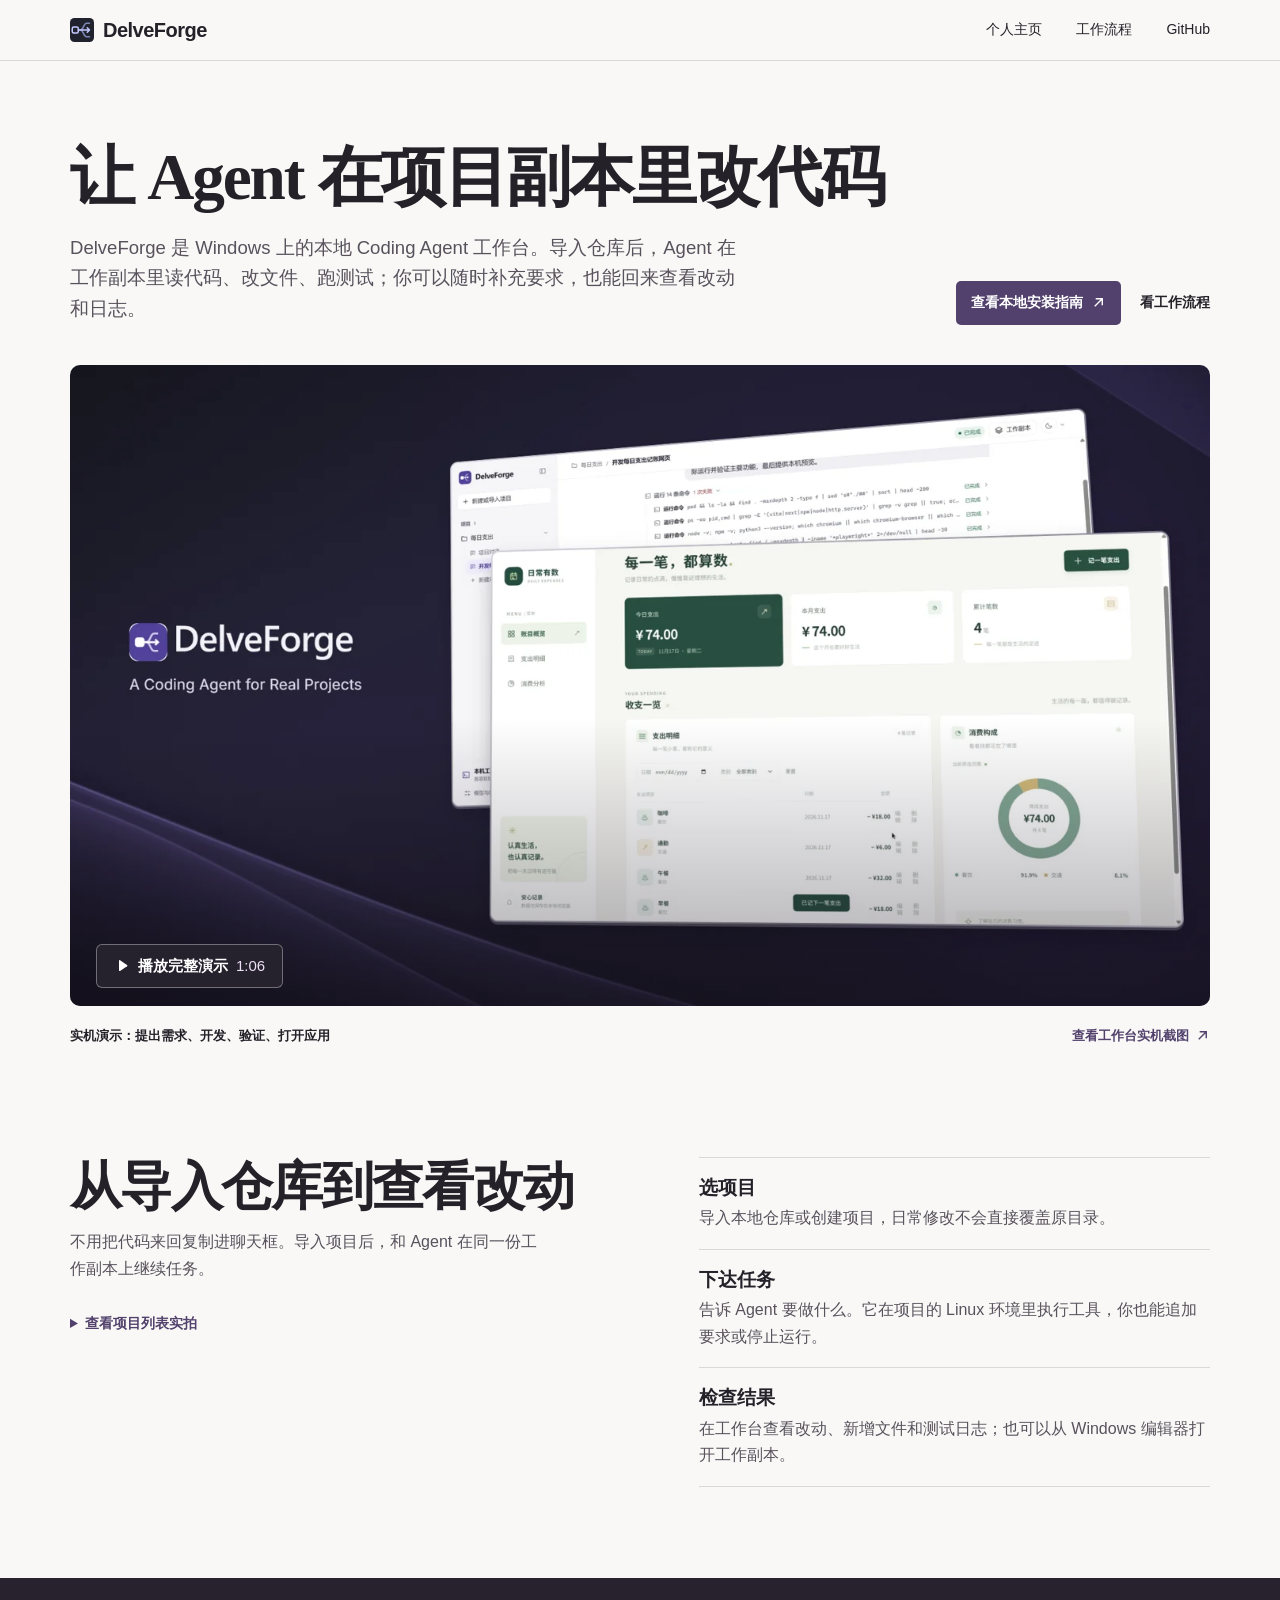
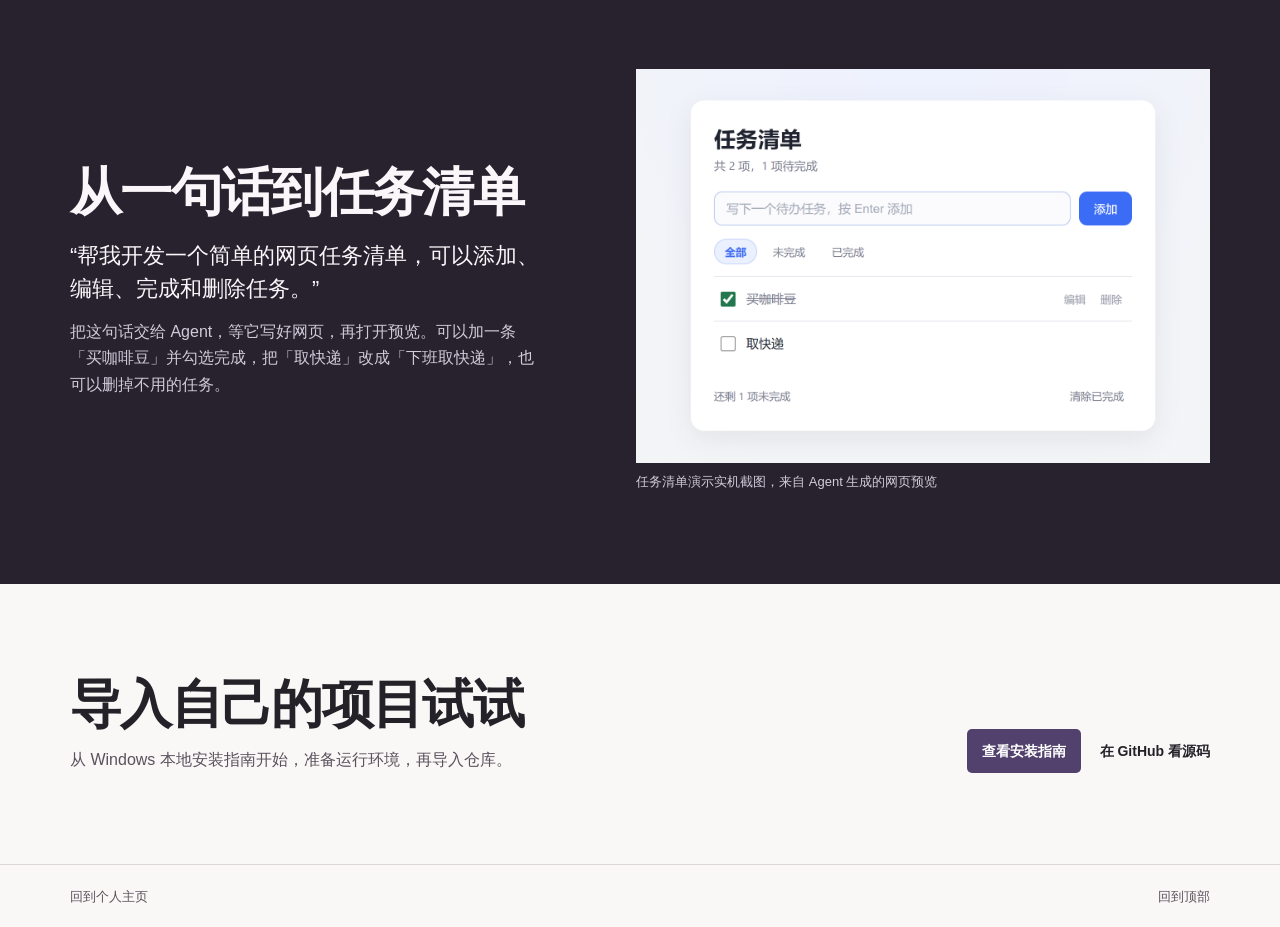
==== commit 12b20fc7: "Serve portfolio media locally and remove touch tap flash" ====
--- a/delveforge/index.html
+++ b/delveforge/index.html
@@ -24,6 +24,7 @@
 body{background:var(--paper);color:var(--ink);margin:0;font:16px/1.65 var(--sans)}
 ::selection{background:var(--select);color:var(--ink)}
 a{color:inherit;text-decoration:none}
+:where(a,button,summary,[role='button']){-webkit-tap-highlight-color:transparent}
 :focus-visible{outline:2px solid var(--accent);outline-offset:4px}
 h1,h2,h3,p,figure,dl,dd{margin:0}
 h1,h2{min-width:0;overflow-wrap:break-word;font-family:var(--serif);letter-spacing:-.032em;line-height:1.13;font-weight:700;text-wrap:balance}
@@ -98,7 +99,7 @@
 }
 </style>
 <link rel="stylesheet" href="./demo-player.css">
-<script src="./demo-player.js" defer></script>
+<script src="./demo-player.js?v=20261125" defer></script>
 </head>
 <body>
 <a class="skip" href="#main">跳到主要内容</a>
@@ -122,8 +123,8 @@
 </div>
 </div>
 <figure id="workbench" class="preview demo-player" data-demo-player>
-<a class="demo-launch" href="https://delveforge-media.pages.dev/media/delveforge/delveforge-promo-full-v2-2.mp4" data-demo-label="DelveForge 完整演示">
-<img src="https://delveforge-media.pages.dev/media/delveforge/delveforge-cover-v2.png" width="1920" height="1080" loading="eager" decoding="async" alt="">
+<a class="demo-launch" href="https://delveforge-media.pages.dev/media/delveforge/delveforge-promo-full-v2-2.mp4" data-demo-local-src="/media/delveforge/delveforge-promo-full-v2-2.mp4" data-demo-label="DelveForge 完整演示">
+<img src="../images/delveforge-demo-cover.webp" width="1920" height="1080" loading="eager" decoding="async" alt="">
 <span class="demo-cta"><svg aria-hidden="true" width="16" height="16" viewBox="0 0 16 16" fill="currentColor"><path d="M5 2.9a.7.7 0 0 1 1.04-.6l7 4.7a.7.7 0 0 1 0 1.16l-7 4.72A.7.7 0 0 1 5 12.3z"/></svg>播放完整演示<span class="demo-time">1:06</span></span>
 </a>
 <div class="demo-screen" hidden><button class="demo-close" type="button" aria-label="关闭演示"><svg aria-hidden="true" width="20" height="20" viewBox="0 0 20 20" fill="none" stroke="currentColor" stroke-width="1.7" stroke-linecap="round"><path d="m5 5 10 10M15 5 5 15"/></svg></button></div>
